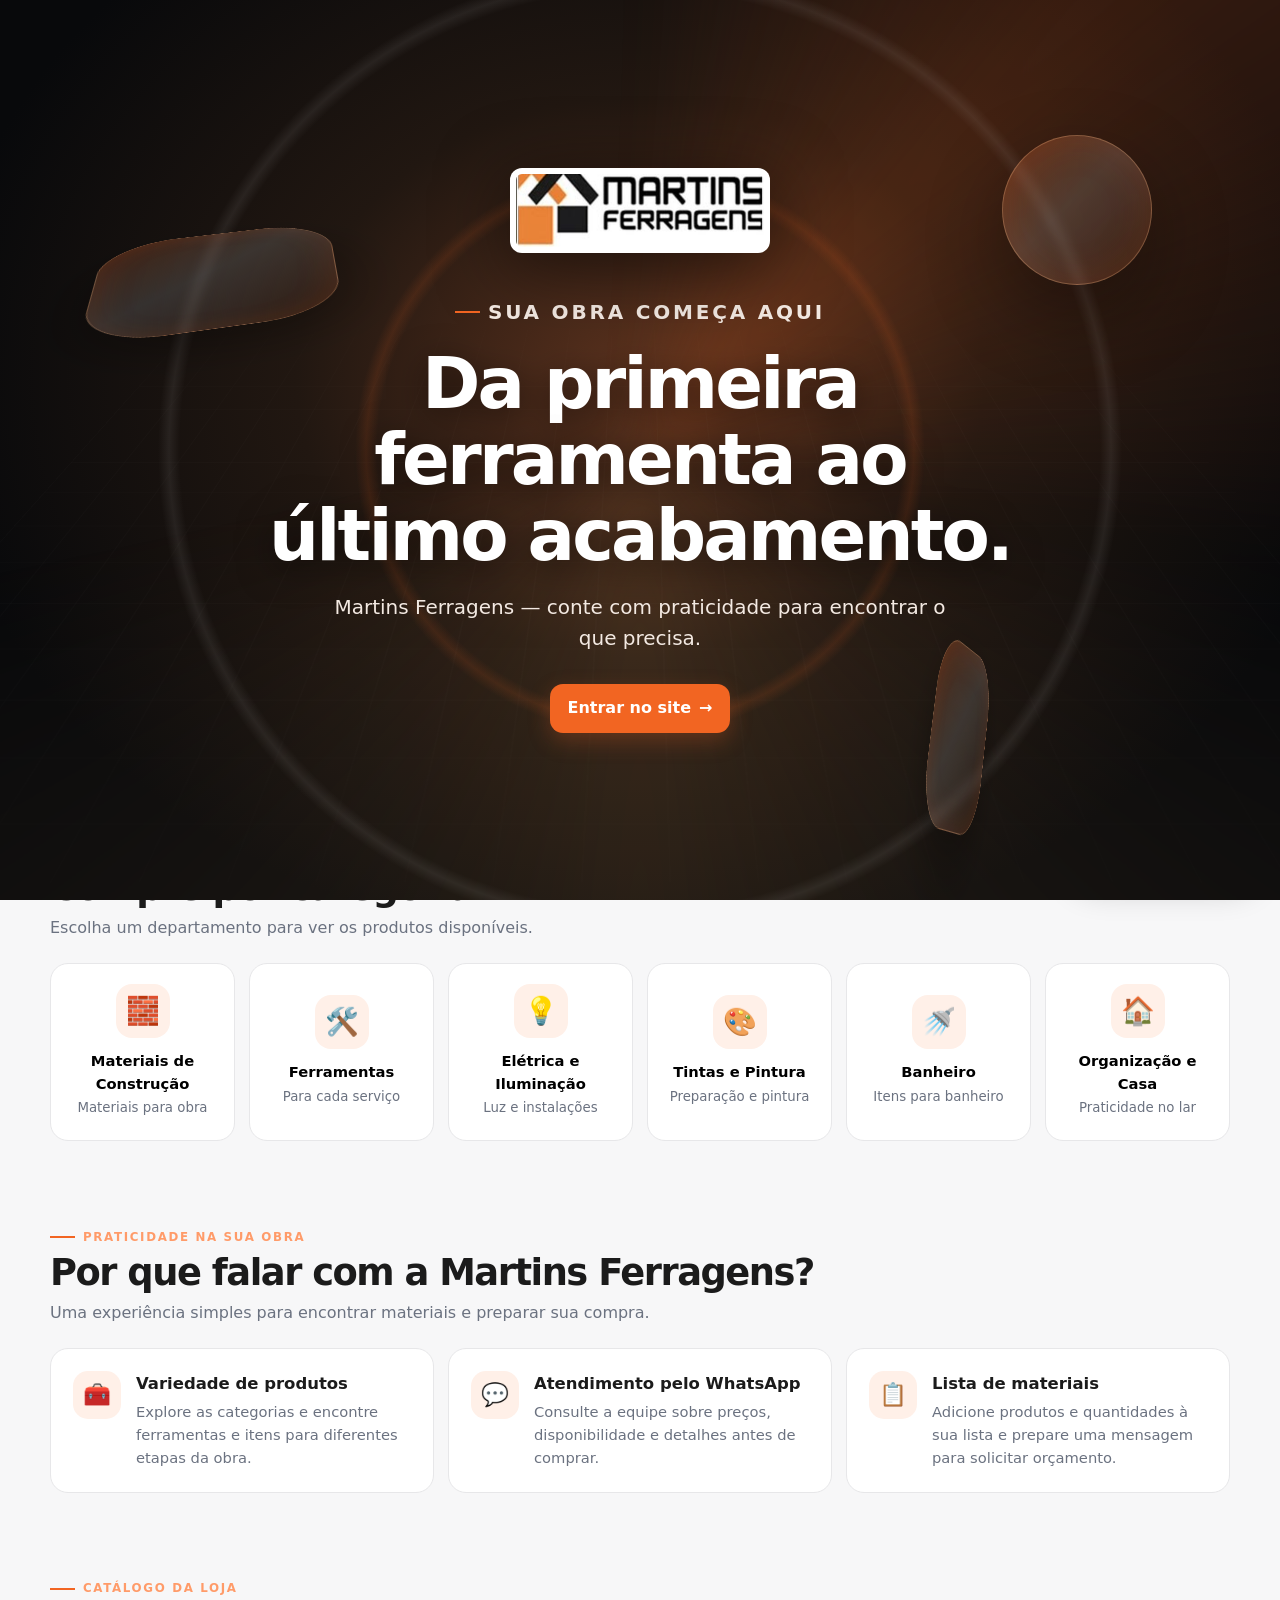
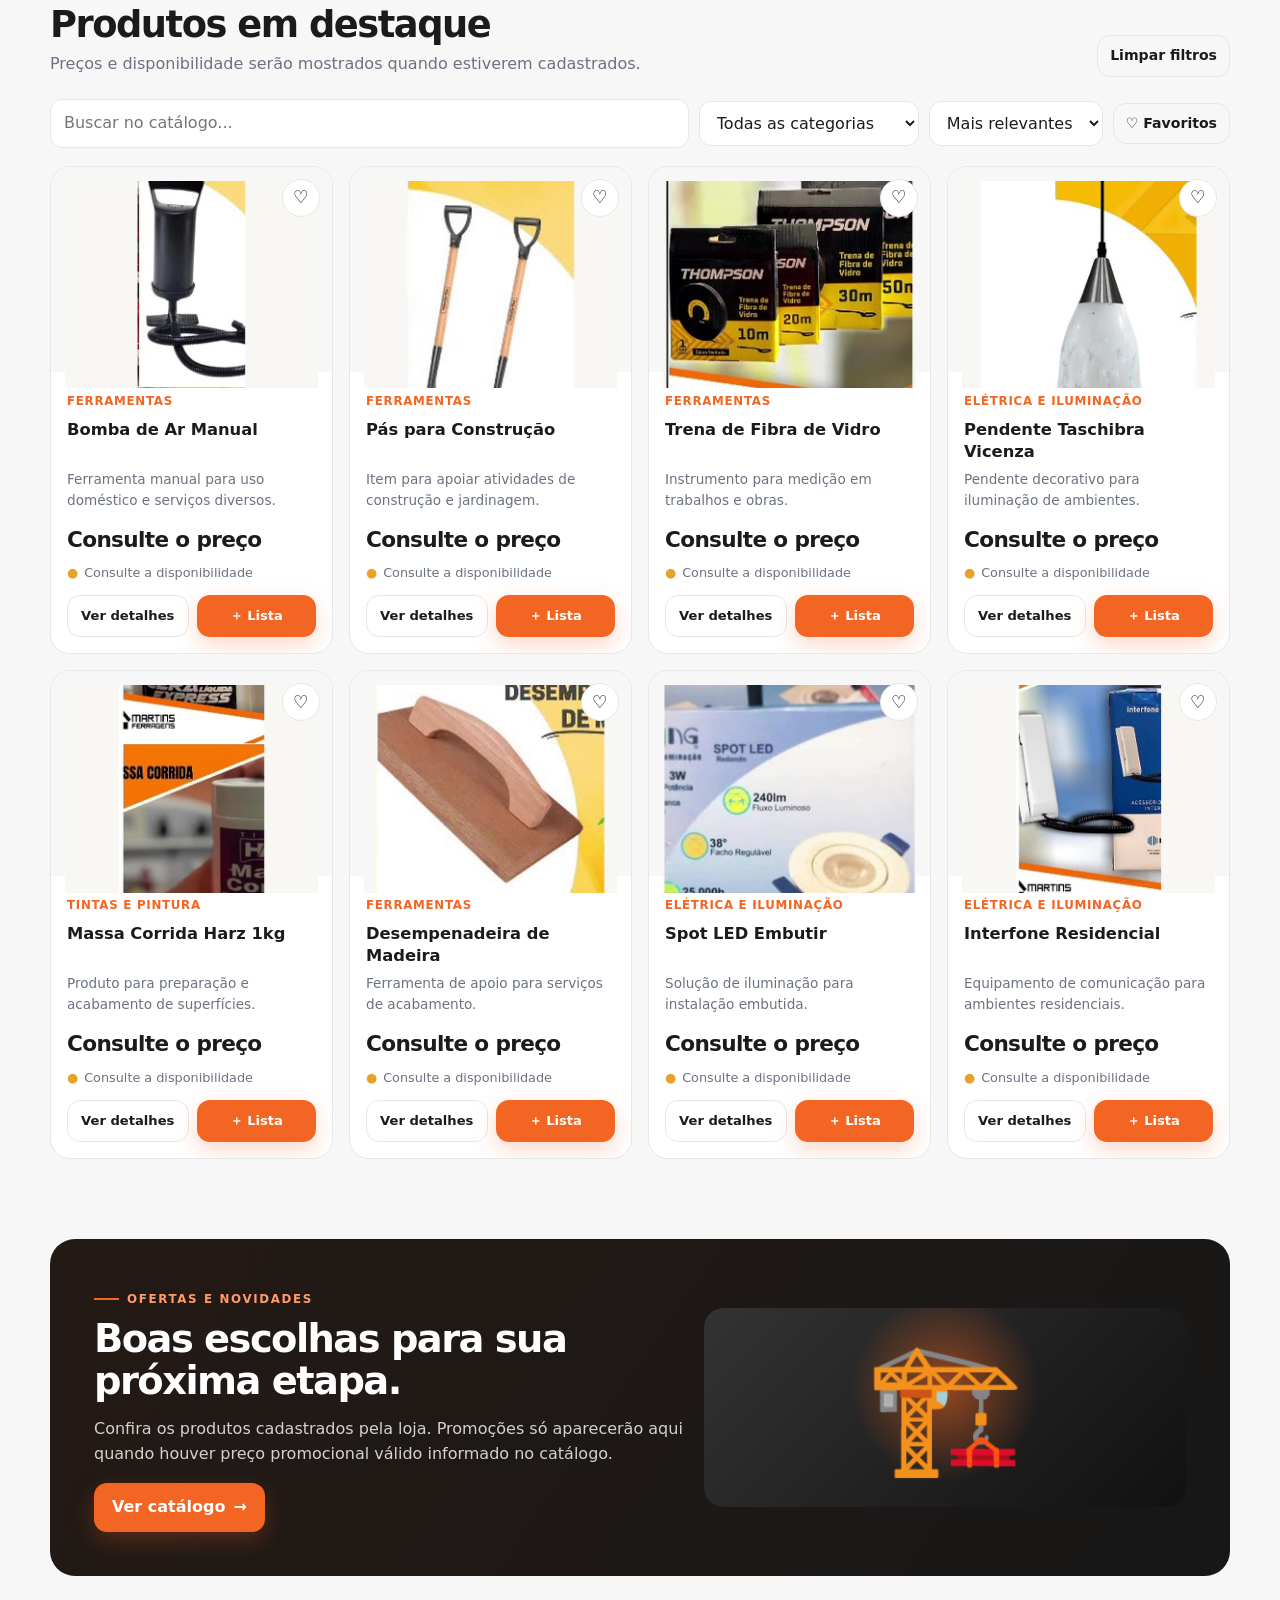
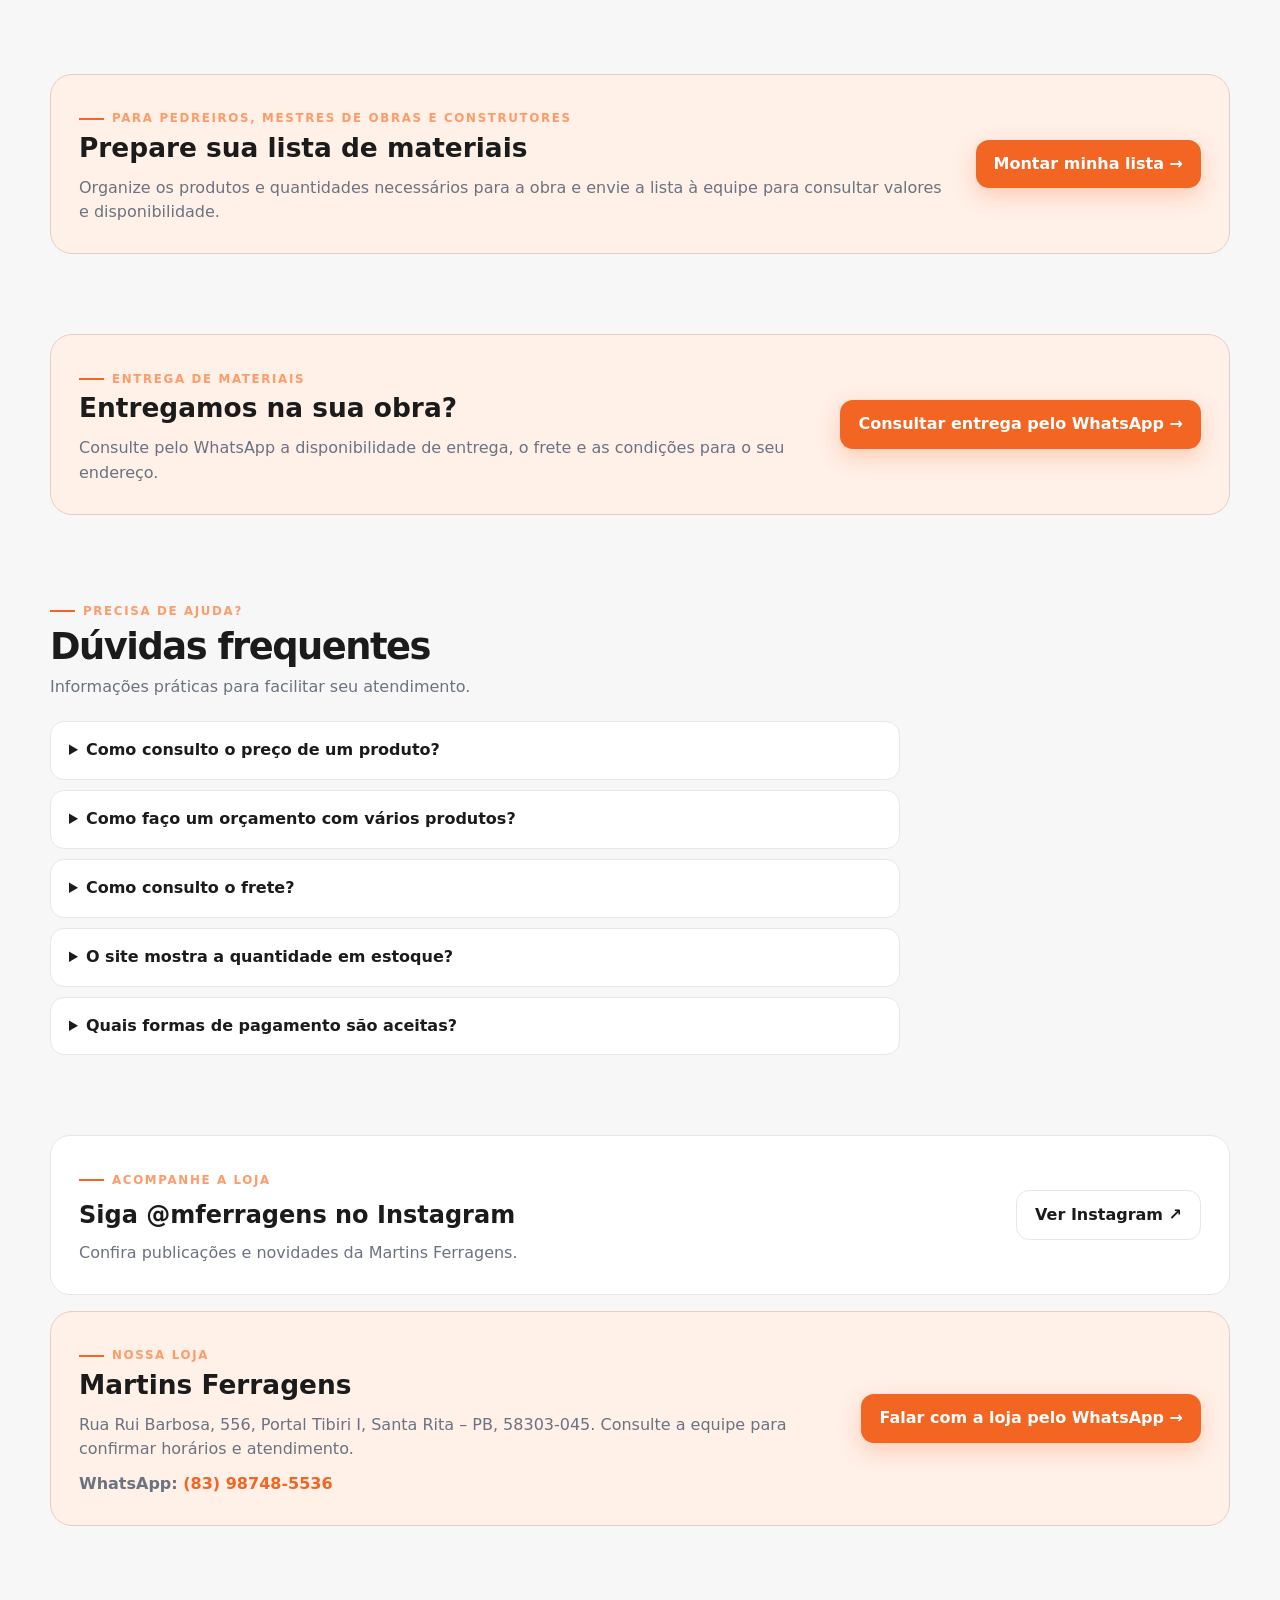
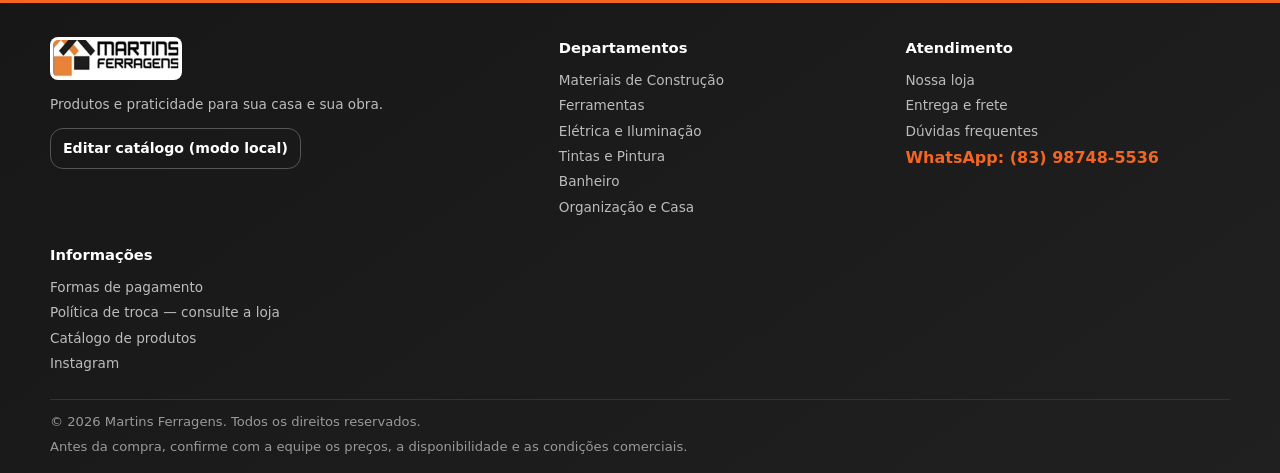
==== index.html @ 94a727f6 "1.0 primeira versão" ====
<!DOCTYPE html>
<html lang="pt-BR">
<head>
<meta charset="UTF-8"><meta name="viewport" content="width=device-width, initial-scale=1.0">
<meta name="theme-color" content="#f26522"><meta name="description" content="Encontre produtos para sua casa e sua obra na Martins Ferragens. Consulte preços, monte sua lista de materiais e fale com a loja pelo WhatsApp.">
<title>Martins Ferragens | Tudo para sua casa e sua obra</title>
<link rel="manifest" href="manifest.webmanifest">
<link rel="icon" type="image/png" sizes="192x192" href="icons/icon-192.png">
<style>
:root{--brand:#f26522;--brand2:#d94e10;--ink:#1b1b1b;--muted:#6b7280;--bg:#f7f7f8;--surface:#fff;--line:#e7e7e9;--soft:#fff0e8;--shadow:0 16px 45px rgba(23,23,23,.09);--radius:20px;color-scheme:light}
[data-theme="dark"]{--ink:#f5f5f5;--muted:#b5b5b5;--bg:#111214;--surface:#1b1c1f;--line:#303237;--soft:#352219;--shadow:0 16px 45px rgba(0,0,0,.28);color-scheme:dark}
*{box-sizing:border-box}html{scroll-behavior:smooth;scroll-padding-top:110px}body{margin:0;background:var(--bg);color:var(--ink);font-family:Inter,ui-sans-serif,system-ui,-apple-system,BlinkMacSystemFont,"Segoe UI",sans-serif;line-height:1.55}button,input,select,textarea{font:inherit}button,a{ -webkit-tap-highlight-color:transparent}a{color:inherit;text-decoration:none}button{cursor:pointer}img{display:block;max-width:100%}.container{width:min(1180px,calc(100% - 36px));margin-inline:auto}.topbar{background:#1a1a1a;color:#fff;font-size:.82rem;padding:8px 12px;text-align:center}.topbar strong{color:#ff8b50}.header{position:sticky;top:0;z-index:30;background:color-mix(in srgb,var(--surface) 94%,transparent);backdrop-filter:blur(18px);border-bottom:1px solid var(--line)}.headrow{min-height:84px;display:flex;align-items:center;gap:20px}.logo{width:174px;max-height:65px;object-fit:contain;background:#fff;border-radius:8px;padding:2px}.search{flex:1;display:flex;align-items:center;background:var(--bg);border:1px solid var(--line);border-radius:14px;overflow:hidden;min-width:120px}.search input{border:0;background:transparent;color:var(--ink);padding:13px 14px;width:100%;outline:0}.search button{border:0;background:var(--brand);color:#fff;padding:13px 17px}.head-actions{display:flex;gap:8px;align-items:center}.iconbtn,.navtoggle{background:var(--surface);color:var(--ink);border:1px solid var(--line);border-radius:12px;padding:10px 12px;position:relative}.count{position:absolute;right:-6px;top:-7px;background:var(--brand);color:white;border-radius:99px;font-size:11px;min-width:19px;height:19px;display:grid;place-items:center}.navrow{border-top:1px solid var(--line)}.navlinks{display:flex;gap:8px;align-items:center;overflow:auto;padding:10px 0;white-space:nowrap}.navlinks a{font-size:.9rem;color:var(--muted);padding:7px 12px;border-radius:10px}.navlinks a:hover{color:var(--brand);background:var(--soft)}.mobile-menu{display:none;padding:0 0 12px}.mobile-menu.open{display:grid;gap:5px}.mobile-menu a{padding:10px 12px;border-radius:10px;background:var(--bg)}.hero{padding:44px 0 24px}.hero-box{position:relative;overflow:hidden;border-radius:30px;min-height:420px;background:linear-gradient(105deg,rgba(18,18,18,.95),rgba(24,24,24,.78) 54%,rgba(24,24,24,.22)),url('[data-uri]') center/cover;display:flex;align-items:center;color:#fff;box-shadow:var(--shadow)}.hero-box:after{content:"";position:absolute;inset:auto -8% -55% 45%;height:90%;border-radius:50%;border:1px solid rgba(255,255,255,.15);box-shadow:0 0 0 35px rgba(255,255,255,.035),0 0 0 70px rgba(255,255,255,.025);pointer-events:none}.hero-content{position:relative;z-index:1;padding:clamp(28px,6vw,72px);max-width:690px}.eyebrow{display:inline-flex;align-items:center;gap:8px;text-transform:uppercase;letter-spacing:.14em;font-weight:800;font-size:.74rem;color:#ff9b69}.eyebrow:before{content:"";width:25px;height:2px;background:var(--brand)}h1{font-size:clamp(2.2rem,5vw,4.7rem);line-height:1.02;letter-spacing:-.055em;margin:16px 0 18px}h1 span{color:#ff874b}.hero p{max-width:510px;color:#e4e4e4;font-size:1.08rem}.actions{display:flex;flex-wrap:wrap;gap:12px;margin-top:26px}.btn{display:inline-flex;align-items:center;justify-content:center;gap:8px;border:0;border-radius:13px;padding:12px 18px;font-weight:750;transition:transform .2s,box-shadow .2s,background .2s}.btn:hover{transform:translateY(-2px)}.btn-primary{background:var(--brand);color:#fff;box-shadow:0 8px 22px rgba(242,101,34,.25)}.btn-primary:hover{background:var(--brand2)}.btn-light{background:#fff;color:#222}.btn-outline{background:transparent;border:1px solid var(--line);color:var(--ink)}.btn-small{padding:9px 12px;font-size:.88rem}.section{padding:40px 0}.section-head{display:flex;align-items:end;justify-content:space-between;gap:16px;margin-bottom:22px}.section-head h2{font-size:clamp(1.6rem,3vw,2.3rem);letter-spacing:-.04em;line-height:1.1;margin:7px 0}.section-head p{color:var(--muted);margin:6px 0 0}.textlink{color:var(--brand);font-weight:800}.categories{display:grid;grid-template-columns:repeat(6,1fr);gap:14px}.category{background:var(--surface);border:1px solid var(--line);border-radius:18px;padding:20px 14px;text-align:center;transition:.25s;min-width:0}.category:hover{transform:translateY(-5px);border-color:var(--brand);box-shadow:var(--shadow)}.category-icon{width:54px;height:54px;margin:0 auto 12px;border-radius:16px;background:var(--soft);display:grid;place-items:center;font-size:1.7rem}.category strong{display:block;font-size:.92rem}.category small{color:var(--muted)}.benefits{display:grid;grid-template-columns:repeat(3,1fr);gap:14px}.benefit{display:flex;gap:15px;padding:22px;border-radius:18px;background:var(--surface);border:1px solid var(--line)}.benefit .ico{flex:0 0 48px;width:48px;height:48px;display:grid;place-items:center;background:var(--soft);border-radius:15px;font-size:1.4rem}.benefit h3{margin:0 0 5px;font-size:1.03rem}.benefit p{margin:0;color:var(--muted);font-size:.92rem}.toolbar{display:flex;gap:10px;align-items:center;flex-wrap:wrap;margin-bottom:18px}.toolbar input,.toolbar select,.field{background:var(--surface);color:var(--ink);border:1px solid var(--line);border-radius:12px;padding:11px 13px}.toolbar input{flex:1;min-width:180px}.toolbar select{max-width:220px}.product-grid{display:grid;grid-template-columns:repeat(4,minmax(0,1fr));gap:16px}.product-card{background:var(--surface);border:1px solid var(--line);border-radius:20px;overflow:hidden;position:relative;transition:transform .22s,border-color .22s,box-shadow .22s}.product-card:hover{transform:translateY(-4px);border-color:rgba(242,101,34,.5);box-shadow:var(--shadow)}.product-image{height:205px;background:var(--bg);padding:14px;position:relative;display:grid;place-items:center}.product-image img{height:100%;width:100%;object-fit:contain;object-position:center;mix-blend-mode:normal;image-rendering:auto}.favorite{position:absolute;right:12px;top:12px;width:38px;height:38px;border-radius:50%;background:var(--surface);border:1px solid var(--line);font-size:1.1rem}.favorite.active{color:#e04455}.product-info{padding:16px}.product-category{font-size:.74rem;color:var(--brand);font-weight:800;text-transform:uppercase;letter-spacing:.06em}.product-info h3{font-size:1.02rem;line-height:1.35;margin:6px 0;min-height:2.7em}.product-desc{color:var(--muted);font-size:.85rem;min-height:2.7em;margin:0 0 12px}.price{font-size:1.35rem;font-weight:900;letter-spacing:-.03em}.old-price{text-decoration:line-through;color:var(--muted);font-size:.86rem;margin-right:6px}.availability{font-size:.8rem;color:var(--muted);margin:7px 0 12px}.availability:before{content:"●";color:#22a06b;margin-right:6px}.availability.ask:before{color:#e7a22a}.product-buttons{display:flex;gap:8px}.product-buttons .btn{flex:1;padding:10px 8px;font-size:.82rem}.empty{padding:34px 20px;text-align:center;background:var(--surface);border:1px dashed var(--line);border-radius:18px;color:var(--muted);grid-column:1/-1}.empty strong{display:block;color:var(--ink);font-size:1.1rem;margin-bottom:6px}.promo-band{display:grid;grid-template-columns:1.1fr .9fr;gap:20px;background:linear-gradient(125deg,#241a15,#171717);color:#fff;border-radius:25px;overflow:hidden;padding:clamp(24px,4vw,44px);align-items:center}.promo-band h2{font-size:clamp(1.7rem,3vw,2.8rem);line-height:1.08;letter-spacing:-.04em;margin:10px 0}.promo-band p{color:#d2d2d2}.promo-art{min-height:180px;border-radius:20px;background:radial-gradient(circle at 50% 40%,rgba(242,101,34,.55),transparent 35%),linear-gradient(135deg,#333,#111);display:grid;place-items:center;font-size:clamp(4rem,10vw,8rem)}.delivery{display:grid;grid-template-columns:1fr auto;gap:20px;align-items:center;background:var(--soft);border:1px solid color-mix(in srgb,var(--brand) 20%,var(--line));padding:28px;border-radius:22px}.delivery h2{margin:0 0 7px;font-size:1.65rem}.delivery p{margin:0;color:var(--muted)}.faq{display:grid;gap:10px;max-width:850px}.faq details{background:var(--surface);border:1px solid var(--line);border-radius:14px;padding:16px 18px}.faq summary{font-weight:800;cursor:pointer}.faq details p{color:var(--muted);margin-bottom:0}.instagram{padding:28px;border-radius:20px;background:var(--surface);border:1px solid var(--line);display:flex;align-items:center;justify-content:space-between;gap:18px}.footer{background:#171717;color:#f7f7f7;margin-top:50px;padding:44px 0 20px}.footer-grid{display:grid;grid-template-columns:1.3fr 1fr 1fr 1fr;gap:28px}.footer p,.footer a{color:#bcbcbc;font-size:.91rem}.footer a{display:block;margin:8px 0}.footer h3{font-size:1rem}.footer-logo{width:150px;background:#fff;border-radius:8px;padding:3px}.copyright{border-top:1px solid #333;margin-top:30px;padding-top:18px;color:#999;font-size:.82rem}.wa-float{position:fixed;right:22px;bottom:22px;z-index:29;border:0;border-radius:99px;background:#16864b;color:white;padding:14px 18px;box-shadow:0 10px 28px #0003;font-weight:800;display:flex;align-items:center;gap:9px}.wa-float:hover{box-shadow:0 12px 30px #16864b55}.toast{position:fixed;left:50%;bottom:24px;transform:translate(-50%,20px);opacity:0;pointer-events:none;background:#202124;color:#fff;padding:12px 17px;border-radius:12px;z-index:100;transition:.25s;max-width:calc(100% - 32px);text-align:center}.toast.show{opacity:1;transform:translate(-50%,0)}.overlay{position:fixed;inset:0;background:rgba(0,0,0,.58);z-index:60;display:none;align-items:center;justify-content:center;padding:18px}.overlay.open{display:flex}.modal{background:var(--surface);color:var(--ink);border-radius:22px;max-width:760px;width:100%;max-height:90vh;overflow:auto;box-shadow:0 30px 100px #0005}.modal-head{display:flex;align-items:center;justify-content:space-between;padding:18px 22px;border-bottom:1px solid var(--line);position:sticky;top:0;background:var(--surface);z-index:2}.modal-head h2{font-size:1.25rem;margin:0}.close{border:1px solid var(--line);background:var(--bg);color:var(--ink);border-radius:10px;padding:6px 11px;font-size:1.2rem}.modal-body{padding:22px}.detail-grid{display:grid;grid-template-columns:1fr 1fr;gap:24px}.detail-grid img{width:100%;height:280px;object-fit:contain;background:var(--bg);border-radius:16px}.list-row{display:grid;grid-template-columns:1fr auto auto;gap:10px;align-items:center;border-bottom:1px solid var(--line);padding:12px 0}.qty{display:flex;align-items:center;gap:8px}.qty button{border:1px solid var(--line);background:var(--bg);color:var(--ink);border-radius:8px;width:30px;height:30px}.qty input{width:55px;text-align:center;background:var(--surface);color:var(--ink);border:1px solid var(--line);border-radius:8px;padding:5px}.admin-list{display:grid;gap:12px}.admin-item{display:grid;grid-template-columns:1fr 125px 180px;gap:12px;align-items:center;padding:12px;border:1px solid var(--line);border-radius:12px}.admin-item small{display:block;color:var(--muted)}.admin-item input,.admin-item select{width:100%;min-width:0;padding:9px;border-radius:9px;border:1px solid var(--line);background:var(--bg);color:var(--ink)}.note{background:var(--soft);border-radius:12px;padding:12px 14px;color:var(--muted);font-size:.88rem}.intro{position:fixed;inset:0;z-index:200;background:radial-gradient(circle at 70% 40%,#4b2b1b,#171717 50%,#080808);color:white;display:flex;align-items:center;justify-content:center;text-align:center;padding:24px;transition:opacity .5s,visibility .5s}.intro.hide{opacity:0;visibility:hidden;pointer-events:none}.intro-inner{max-width:600px;animation:rise .8s both}.intro img{width:min(260px,65vw);max-height:150px;object-fit:contain;background:white;border-radius:12px;padding:6px;margin:0 auto 26px}.intro h2{font-size:clamp(1.6rem,5vw,3rem);margin:0;letter-spacing:-.04em}.intro p{color:#ddd}.intro .btn{margin-top:12px}.reveal{animation:rise .7s both}@keyframes rise{from{opacity:0;transform:translateY(14px)}to{opacity:1;transform:translateY(0)}}@media(max-width:980px){.categories{grid-template-columns:repeat(3,1fr)}.product-grid{grid-template-columns:repeat(3,minmax(0,1fr))}.footer-grid{grid-template-columns:repeat(2,1fr)}.headrow{gap:12px}.logo{width:140px}.hero-box{min-height:380px}}
@media(max-width:700px){.container{width:min(100% - 24px,1180px)}.topbar{font-size:.75rem}.headrow{min-height:72px;flex-wrap:wrap;padding:10px 0}.logo{width:125px;max-height:48px}.search{order:3;flex-basis:100%;min-width:100%}.head-actions{margin-left:auto}.head-actions .label{display:none}.navrow{display:none}.hero{padding-top:20px}.hero-box{min-height:430px;border-radius:22px;background-position:60% center}.hero-content{padding:27px 23px}.hero p{font-size:1rem}.section{padding:28px 0}.section-head{align-items:start}.section-head p{font-size:.9rem}.categories{grid-template-columns:repeat(2,1fr);gap:10px}.category{padding:16px 8px}.product-grid{grid-template-columns:repeat(2,minmax(0,1fr));gap:10px}.product-image{height:155px;padding:10px}.product-info{padding:12px}.product-info h3{font-size:.92rem;min-height:2.5em}.product-desc{font-size:.8rem;min-height:0}.product-buttons{flex-direction:column}.product-buttons .btn{width:100%}.benefits{grid-template-columns:1fr}.promo-band{grid-template-columns:1fr}.promo-art{min-height:125px}.delivery{grid-template-columns:1fr}.delivery .btn{width:100%}.instagram{align-items:start;flex-direction:column}.footer-grid{grid-template-columns:1fr 1fr;gap:18px}.footer-grid>div:first-child{grid-column:1/-1}.wa-float{right:12px;bottom:12px;padding:13px 15px}.detail-grid{grid-template-columns:1fr}.detail-grid img{height:220px}.admin-item{grid-template-columns:1fr 1fr}.admin-item>div:first-child{grid-column:1/-1}.list-row{grid-template-columns:1fr auto}.list-row .qty{grid-column:1/-1;justify-content:flex-start}.toolbar select{max-width:none;flex:1}.toolbar input{flex-basis:100%}}
@media(max-width:380px){.head-actions{gap:4px}.iconbtn{padding:9px}.product-grid{gap:8px}.product-info{padding:10px}.product-image{height:135px}.footer-grid{grid-template-columns:1fr}.footer-grid>div:first-child{grid-column:auto}}
@media(prefers-reduced-motion:reduce){*,*:before,*:after{scroll-behavior:auto!important;animation-duration:.01ms!important;animation-iteration-count:1!important;transition-duration:.01ms!important}.hero-box:after{display:none}}

/* Melhorias Martins Ferragens: abertura cinematográfica, WhatsApp e rodapé */
.intro{background:radial-gradient(ellipse at 50% 42%,#5b321e 0%,#211711 38%,#08090b 78%);overflow:hidden;isolation:isolate}
.intro:before,.intro:after{content:"";position:absolute;inset:-20%;pointer-events:none;z-index:-1}
.intro:before{background:conic-gradient(from 0deg at 50% 50%,transparent 0deg,rgba(242,101,34,.2) 45deg,transparent 100deg,rgba(255,183,105,.12) 180deg,transparent 260deg);filter:blur(25px);animation:introGlow 12s linear infinite}
.intro:after{background:radial-gradient(circle at 50% 50%,transparent 0 24%,rgba(242,101,34,.12) 25%,transparent 26% 42%,rgba(255,255,255,.07) 43%,transparent 44%);animation:introPulse 5s ease-in-out infinite}
.intro-inner{position:relative;z-index:2;max-width:760px;animation:introRise 1.1s cubic-bezier(.2,.7,.2,1) both}
.intro img{filter:drop-shadow(0 12px 35px #0008);animation:logoFloat 4s ease-in-out infinite}
.intro h2{font-size:clamp(2rem,6vw,4.4rem);text-shadow:0 8px 35px #0008;line-height:1.08}
.intro p{font-size:clamp(1rem,2.1vw,1.25rem);max-width:650px;margin:18px auto;color:#f3e9e2}
.intro .intro-scene{position:absolute;inset:0;overflow:hidden;perspective:1000px;pointer-events:none;z-index:0}
.intro .intro-orb{position:absolute;width:clamp(100px,18vw,230px);aspect-ratio:1;border-radius:32%;border:1px solid #ffb27b55;background:linear-gradient(135deg,#f2652233,#fff2 45%,#f2652211);box-shadow:inset 0 0 40px #f2652222,0 30px 80px #0005;backdrop-filter:blur(3px);transform-style:preserve-3d;animation:orbFloat 8s ease-in-out infinite}
.intro .orb-a{left:8%;top:18%;transform:rotateX(55deg) rotateZ(-18deg);animation-delay:-2s}
.intro .orb-b{right:10%;top:15%;width:clamp(70px,12vw,150px);border-radius:50%;animation-delay:-4s}
.intro .orb-c{right:18%;bottom:8%;width:clamp(90px,15vw,180px);transform:rotateY(55deg) rotateZ(22deg);animation-delay:-1s}
.intro .intro-grid{position:absolute;inset:0;background-image:linear-gradient(#ffffff0a 1px,transparent 1px),linear-gradient(90deg,#ffffff0a 1px,transparent 1px);background-size:60px 60px;mask-image:linear-gradient(transparent,black 30%,black 70%,transparent);transform:rotateX(58deg) scale(1.5);transform-origin:center bottom;opacity:.28;animation:gridDrift 18s linear infinite}
.intro .intro-kicker{display:inline-flex;align-items:center;gap:9px;color:#ff9a5f;font-size:.82rem;font-weight:800;letter-spacing:.16em;text-transform:uppercase;margin-bottom:12px}
.intro .intro-kicker:before{content:"";width:28px;height:2px;background:#f26522;box-shadow:0 0 14px #f26522}
.intro .intro-subtitle{font-size:clamp(.92rem,1.8vw,1.1rem);color:#f4d9c8;margin:12px auto 20px}
.intro .intro-progress{height:3px;width:min(280px,70vw);margin:24px auto 0;background:#ffffff22;border-radius:10px;overflow:hidden}
.intro .intro-progress span{display:block;height:100%;width:0;background:linear-gradient(90deg,#f26522,#ffc18e);box-shadow:0 0 14px #f26522;animation:introProgress 8.5s linear forwards}
.wa-float{display:flex;align-items:center;gap:10px;background:#25d366!important;color:#073b20!important;border:1px solid #ffffff55!important;padding:13px 17px!important;box-shadow:0 12px 32px #0003,0 0 0 5px #25d36622!important;transition:transform .2s,box-shadow .2s}
.wa-float:hover{transform:translateY(-4px) scale(1.03);box-shadow:0 16px 36px #0004,0 0 0 8px #25d36622!important}
.wa-float svg{width:25px;height:25px;flex:none}.wa-float .label{font-weight:750}
.footer{padding:34px 0 16px;margin-top:34px;background:linear-gradient(145deg,#171717,#202020);border-top:3px solid var(--brand)}
.footer-grid{grid-template-columns:1.5fr 1fr 1fr;gap:22px}.footer h3{margin:0 0 10px;color:#fff;font-size:.92rem}.footer p,.footer a{font-size:.85rem;line-height:1.5}.footer a{margin:5px 0}.footer-logo{width:132px;margin-bottom:10px}.copyright{margin-top:20px;padding-top:12px}
@keyframes introGlow{to{transform:rotate(360deg)}}@keyframes introPulse{0%,100%{transform:scale(.92);opacity:.55}50%{transform:scale(1.12);opacity:1}}@keyframes introRise{from{opacity:0;transform:translateY(35px) scale(.97)}to{opacity:1;transform:translateY(0) scale(1)}}@keyframes logoFloat{0%,100%{transform:translateY(0)}50%{transform:translateY(-8px)}}@keyframes orbFloat{0%,100%{translate:0 0;rotate:0deg}50%{translate:0 -22px;rotate:8deg}}@keyframes gridDrift{to{background-position:0 60px,60px 0}}@keyframes introProgress{to{width:100%}}
@media(max-width:700px){.footer-grid{grid-template-columns:1fr 1fr}.footer-grid>div:first-child{grid-column:1/-1}.intro .orb-a{left:-18%;top:14%}.intro .orb-b{right:-12%;top:12%}.intro .orb-c{right:-5%;bottom:5%}.intro h2{font-size:clamp(2rem,9vw,3.1rem)}}
@media(prefers-reduced-motion:reduce){.intro:before,.intro:after,.intro-inner,.intro img,.intro .intro-orb,.intro .intro-grid,.intro .intro-progress span{animation:none!important}.intro .intro-progress span{width:100%}}


/* Melhorias Martins Ferragens: carrinho lateral, formulário e estados acessíveis */
.cart-overlay{justify-content:flex-end;padding:0;}
.cart-drawer{width:min(560px,100%);height:100%;height:100dvh;background:var(--surface);color:var(--ink);display:flex;flex-direction:column;box-shadow:-24px 0 70px rgba(0,0,0,.24);transform:translateX(20px);animation:cartIn .24s ease-out forwards;overflow:hidden;border-left:1px solid var(--line)}
@keyframes cartIn{to{transform:translateX(0)}}
.cart-drawer .modal-head{padding:22px 22px 16px;border-bottom:1px solid var(--line);flex-shrink:0}
.cart-drawer .modal-head h2{margin:4px 0 0;font-size:1.35rem}
.cart-drawer .modal-body{overflow:auto;flex:1;padding:18px 22px}
.cart-foot{padding:14px 22px 20px;border-top:1px solid var(--line);background:var(--surface);flex-shrink:0}
.cart-foot p{font-size:.8rem;color:var(--muted);margin:0 0 12px}
.cart-foot .btn{width:100%}
.quote-form{border:1px solid var(--line);background:var(--bg);border-radius:16px;padding:16px;margin:18px 0}
.quote-form h3{margin:0 0 12px;font-size:1rem}
.quote-fields{display:grid;grid-template-columns:1fr 1fr;gap:12px}
.quote-fields label{font-size:.83rem;font-weight:700;display:flex;flex-direction:column;gap:5px;min-width:0}
.quote-fields input,.quote-fields select,.quote-fields textarea{width:100%;min-width:0;padding:11px 12px;border:1px solid var(--line);border-radius:10px;background:var(--surface);color:var(--ink);font:inherit;font-size:.92rem}
.quote-fields input:focus,.quote-fields select:focus,.quote-fields textarea:focus{outline:3px solid rgba(242,101,34,.25);border-color:var(--brand)}
.quote-address,.quote-notes{grid-column:1/-1}
.cart-actions{display:grid;grid-template-columns:1fr;gap:9px}
.product-card{transition:transform .22s ease,box-shadow .22s ease}
.product-card:hover{transform:translateY(-3px);box-shadow:var(--shadow)}
.product-image img{background:var(--soft);object-fit:contain;object-position:center;mix-blend-mode:normal;image-rendering:auto}
button:focus-visible,a:focus-visible{outline:3px solid var(--brand);outline-offset:3px}
@media(max-width:520px){.cart-drawer .modal-head{padding:16px}.cart-drawer .modal-body{padding:14px}.cart-foot{padding:12px 14px 16px}.quote-fields{grid-template-columns:1fr}.quote-address,.quote-notes{grid-column:auto}.cart-drawer .list-row{gap:8px}.cart-drawer .qty input{width:48px}}
@media(prefers-reduced-motion:reduce){.cart-drawer{animation:none;transform:none}.product-card{transition:none}.product-card:hover{transform:none}}

</style>
</head>
<body>
<div class="intro" id="intro" aria-label="Abertura cinematográfica Martins Ferragens"><div class="intro-scene" aria-hidden="true"><div class="intro-grid"></div><div class="intro-orb orb-a"></div><div class="intro-orb orb-b"></div><div class="intro-orb orb-c"></div></div><div class="intro-inner"><img src="[data-uri]" alt="Martins Ferragens"><p class="eyebrow">Sua obra começa aqui</p><h2>Da primeira ferramenta ao último acabamento.</h2><p>Martins Ferragens — conte com praticidade para encontrar o que precisa.</p><button class="btn btn-primary" id="skipIntro">Entrar no site <span aria-hidden="true">→</span></button></div></div>
<div class="topbar"><strong>Martins Ferragens</strong> · Materiais, ferramentas e soluções para sua casa e sua obra · <strong>Santa Rita – PB</strong></div>
<header class="header"><div class="container"><div class="headrow"><a href="#inicio" aria-label="Martins Ferragens — início"><img class="logo" src="[data-uri]" alt="Martins Ferragens"></a><form class="search" id="searchForm" role="search"><input id="searchInput" type="search" placeholder="O que você procura? Ex.: ferramentas" aria-label="Pesquisar produtos"><button aria-label="Pesquisar" type="submit">⌕</button></form><div class="head-actions"><button class="iconbtn" id="themeToggle" aria-label="Alternar tema" title="Alternar tema">◐</button><button class="iconbtn" id="favoritesBtn" aria-label="Meus favoritos" title="Favoritos">♡<span class="count" id="favCount">0</span></button><button class="iconbtn" id="listBtn" aria-label="Minha lista de materiais" title="Lista de materiais">▤<span class="count" id="listCount">0</span></button><button class="iconbtn navtoggle" id="menuToggle" aria-label="Abrir menu" aria-expanded="false">☰</button></div></div><nav class="navrow"><div class="navlinks"><a href="#categorias">Departamentos</a><a href="#produtos">Produtos</a><a href="#ofertas">Ofertas</a><a href="#profissionais">Para profissionais</a><a href="#entrega">Entrega</a><a href="#faq">Dúvidas frequentes</a><a href="#contato">Nossa loja</a></div></nav><nav class="mobile-menu" id="mobileMenu"><a href="#categorias">Departamentos</a><a href="#produtos">Produtos</a><a href="#ofertas">Ofertas</a><a href="#profissionais">Para profissionais</a><a href="#entrega">Entrega</a><a href="#faq">Dúvidas frequentes</a><a href="#contato">Nossa loja</a></nav></div></header>
<main id="inicio">
<section class="hero"><div class="container"><div class="hero-box"><div class="hero-content"><span class="eyebrow">Tudo para sua casa e sua obra</span><h1>Sua obra começa <span>aqui.</span></h1><p>Encontre ferramentas, materiais e soluções para construir, reformar e cuidar de cada detalhe. Pesquise o catálogo e consulte a equipe quando precisar.</p><div class="actions"><a class="btn btn-primary" href="#produtos">Explorar produtos <span>→</span></a><button class="btn btn-light" data-wa="orcamento">Pedir orçamento pelo WhatsApp</button></div></div></div></div></section>
<section class="section" id="categorias"><div class="container"><div class="section-head"><div><span class="eyebrow">Encontre mais rápido</span><h2>Compre por categoria</h2><p>Escolha um departamento para ver os produtos disponíveis.</p></div></div><div class="categories" id="categoryGrid"></div></div></section>
<section class="section" id="beneficios"><div class="container"><div class="section-head"><div><span class="eyebrow">Praticidade na sua obra</span><h2>Por que falar com a Martins Ferragens?</h2><p>Uma experiência simples para encontrar materiais e preparar sua compra.</p></div></div><div class="benefits"><article class="benefit"><div class="ico">🧰</div><div><h3>Variedade de produtos</h3><p>Explore as categorias e encontre ferramentas e itens para diferentes etapas da obra.</p></div></article><article class="benefit"><div class="ico">💬</div><div><h3>Atendimento pelo WhatsApp</h3><p>Consulte a equipe sobre preços, disponibilidade e detalhes antes de comprar.</p></div></article><article class="benefit"><div class="ico">📋</div><div><h3>Lista de materiais</h3><p>Adicione produtos e quantidades à sua lista e prepare uma mensagem para solicitar orçamento.</p></div></article></div></div></section>
<section class="section" id="produtos"><div class="container"><div class="section-head"><div><span class="eyebrow">Catálogo da loja</span><h2>Produtos em destaque</h2><p>Preços e disponibilidade serão mostrados quando estiverem cadastrados.</p></div><button class="btn btn-outline btn-small" id="clearFilters">Limpar filtros</button></div><div class="toolbar"><input type="search" id="catalogSearch" placeholder="Buscar no catálogo..." aria-label="Buscar no catálogo"><select id="categoryFilter" aria-label="Filtrar por categoria"><option value="">Todas as categorias</option></select><select id="sortFilter" aria-label="Ordenar produtos"><option value="relevance">Mais relevantes</option><option value="price-asc">Menor preço</option><option value="price-desc">Maior preço</option><option value="name">Nome A–Z</option></select><button class="btn btn-outline btn-small" id="showFavOnly">♡ Favoritos</button></div><div class="product-grid" id="productGrid" aria-live="polite"></div></div></section>
<section class="section" id="ofertas"><div class="container"><div class="promo-band"><div><span class="eyebrow">Ofertas e novidades</span><h2>Boas escolhas para sua próxima etapa.</h2><p>Confira os produtos cadastrados pela loja. Promoções só aparecerão aqui quando houver preço promocional válido informado no catálogo.</p><a href="#produtos" class="btn btn-primary">Ver catálogo <span>→</span></a></div><div class="promo-art" aria-hidden="true">🏗️</div></div><div id="promoGrid" class="product-grid" style="margin-top:18px"></div></div></section>
<section class="section" id="profissionais"><div class="container"><div class="delivery"><div><span class="eyebrow">Para pedreiros, mestres de obras e construtores</span><h2>Prepare sua lista de materiais</h2><p>Organize os produtos e quantidades necessários para a obra e envie a lista à equipe para consultar valores e disponibilidade.</p></div><button class="btn btn-primary" id="professionalListBtn">Montar minha lista →</button></div></div></section>
<section class="section" id="entrega"><div class="container"><div class="delivery"><div><span class="eyebrow">Entrega de materiais</span><h2>Entregamos na sua obra?</h2><p>Consulte pelo WhatsApp a disponibilidade de entrega, o frete e as condições para o seu endereço.</p></div><button class="btn btn-primary" data-wa="entrega">Consultar entrega pelo WhatsApp →</button></div></div></section>
<section class="section" id="faq"><div class="container"><div class="section-head"><div><span class="eyebrow">Precisa de ajuda?</span><h2>Dúvidas frequentes</h2><p>Informações práticas para facilitar seu atendimento.</p></div></div><div class="faq"><details><summary>Como consulto o preço de um produto?</summary><p>Quando o preço estiver cadastrado, ele aparecerá no catálogo. Para confirmar valores, condições e disponibilidade, fale com a equipe pelo WhatsApp.</p></details><details><summary>Como faço um orçamento com vários produtos?</summary><p>Adicione os produtos à sua lista, informe as quantidades e use o botão de envio pelo WhatsApp para preparar uma única mensagem.</p></details><details><summary>Como consulto o frete?</summary><p>Envie os materiais e o endereço de entrega pelo WhatsApp para consultar a disponibilidade e o valor do frete.</p></details><details><summary>O site mostra a quantidade em estoque?</summary><p>Não. A página pode indicar “Disponível” ou “Consulte a disponibilidade”, sem revelar quantidades de estoque.</p></details><details><summary>Quais formas de pagamento são aceitas?</summary><p>Confirme as formas de pagamento e as condições vigentes diretamente com a equipe da Martins Ferragens.</p></details></div></div></section>
<section class="section" id="contato"><div class="container"><div class="instagram"><div><span class="eyebrow">Acompanhe a loja</span><h2 style="margin:7px 0">Siga @mferragens no Instagram</h2><p style="color:var(--muted);margin:0">Confira publicações e novidades da Martins Ferragens.</p></div><a class="btn btn-outline" href="https://www.instagram.com/mferragens/" target="_blank" rel="noopener noreferrer">Ver Instagram ↗</a></div><div class="delivery" style="margin-top:16px"><div><span class="eyebrow">Nossa loja</span><h2>Martins Ferragens</h2><p>Rua Rui Barbosa, 556, Portal Tibiri I, Santa Rita – PB, 58303-045. Consulte a equipe para confirmar horários e atendimento.</p><p class="contact-whatsapp" style="margin-top:10px;font-weight:700">WhatsApp: <a href="https://wa.me/5583987485536?text=Ol%C3%A1%21%20Gostaria%20de%20falar%20com%20a%20Martins%20Ferragens." target="_blank" rel="noopener noreferrer" style="color:var(--brand);text-decoration:none" aria-label="Abrir WhatsApp da Martins Ferragens: (83) 98748-5536">(83) 98748-5536</a></p></div><button class="btn btn-primary" data-wa="contato">Falar com a loja pelo WhatsApp →</button></div></div></section>
</main>
<footer class="footer"><div class="container"><div class="footer-grid"><div><img class="footer-logo" src="[data-uri]" alt="Martins Ferragens"><p>Produtos e praticidade para sua casa e sua obra.</p><button class="btn btn-outline btn-small" id="adminBtn" style="color:#fff;border-color:#555">Editar catálogo (modo local)</button></div><div><h3>Departamentos</h3><a href="#categorias">Materiais de Construção</a><a href="#categorias">Ferramentas</a><a href="#categorias">Elétrica e Iluminação</a><a href="#categorias">Tintas e Pintura</a><a href="#categorias">Banheiro</a><a href="#categorias">Organização e Casa</a></div><div><h3>Atendimento</h3><a href="#contato">Nossa loja</a><a href="#entrega">Entrega e frete</a><a href="#faq">Dúvidas frequentes</a><button class="textlink" data-wa="contato" style="background:none;border:0;padding:0">WhatsApp: (83) 98748-5536</button></div><div><h3>Informações</h3><a href="#faq">Formas de pagamento</a><a href="#faq">Política de troca — consulte a loja</a><a href="#produtos">Catálogo de produtos</a><a href="#contato">Instagram</a></div></div><div class="copyright">© <span id="year"></span> Martins Ferragens. Todos os direitos reservados. <span style="display:block;margin-top:5px">Antes da compra, confirme com a equipe os preços, a disponibilidade e as condições comerciais.</span></div></div></footer>
<button class="wa-float" id="floatWa" aria-label="Falar com a Martins Ferragens pelo WhatsApp"><svg viewBox="0 0 32 32" aria-hidden="true" fill="currentColor"><path d="M16 3.2A12.4 12.4 0 0 0 5.35 21.6L3.7 28.1l6.65-1.72A12.4 12.4 0 1 0 16 3.2Zm0 22.55a10.1 10.1 0 0 1-5.15-1.4l-.37-.22-3.95 1.02 1.05-3.85-.24-.4A10.12 10.12 0 1 1 16 25.75Zm5.55-7.58c-.3-.15-1.78-.88-2.05-.98-.28-.1-.48-.15-.68.15-.3.3-.78.98-.95 1.18-.18.2-.35.22-.65.07-.3-.15-1.27-.47-2.42-1.5-.9-.8-1.5-1.78-1.68-2.08-.18-.3-.02-.46.13-.61.13-.15.3-.35.45-.53.15-.18.2-.3.3-.5.1-.2.05-.38-.03-.53-.08-.15-.68-1.63-.93-2.23-.25-.6-.5-.5-.68-.5h-.58c-.2 0-.53.08-.8.38-.28.3-1.05 1.03-1.05 2.5s1.08 2.9 1.23 3.1c.15.2 2.13 3.25 5.15 4.55.72.3 1.28.5 1.72.63.72.23 1.38.2 1.9.13.58-.08 1.78-.73 2.03-1.43.25-.7.25-1.3.18-1.43-.08-.12-.28-.2-.58-.35Z"/></svg><span class="label">Fale conosco</span></button><div class="toast" id="toast" role="status" aria-live="polite"></div>
<div class="overlay" id="productOverlay" role="dialog" aria-modal="true" aria-labelledby="productModalTitle"><div class="modal"><div class="modal-head"><h2 id="productModalTitle">Detalhes do produto</h2><button class="close" data-close="productOverlay" aria-label="Fechar">×</button></div><div class="modal-body" id="productModalBody"></div></div></div>
<div class="overlay cart-overlay" id="listOverlay" role="dialog" aria-modal="true" aria-labelledby="listTitle"><aside class="cart-drawer"><div class="modal-head"><div><span class="eyebrow">Seu orçamento</span><h2 id="listTitle">Carrinho de materiais</h2></div><button class="close" data-close="listOverlay" aria-label="Fechar carrinho">×</button></div><div class="modal-body" id="listBody"></div><div class="cart-foot"><p>Valores e disponibilidade serão confirmados pela equipe quando não estiverem cadastrados.</p><button class="btn btn-outline" data-close="listOverlay">Continuar comprando</button></div></aside></div>
<div class="overlay" id="favoritesOverlay" role="dialog" aria-modal="true" aria-labelledby="favoritesTitle"><div class="modal"><div class="modal-head"><h2 id="favoritesTitle">Meus favoritos</h2><button class="close" data-close="favoritesOverlay" aria-label="Fechar">×</button></div><div class="modal-body" id="favoritesBody"></div></div></div>
<div class="overlay" id="adminOverlay" role="dialog" aria-modal="true" aria-labelledby="adminTitle"><div class="modal"><div class="modal-head"><h2 id="adminTitle">Editar catálogo — demonstração local</h2><button class="close" data-close="adminOverlay" aria-label="Fechar">×</button></div><div class="modal-body"><p class="note"><strong>Importante:</strong> este editor salva somente neste navegador e não é um painel seguro de produção. Para publicar com vários administradores, login protegido, banco de dados e sincronização, é necessário desenvolver o backend.</p><p>Cadastre apenas preços reais e conferidos. Produtos sem preço permanecem visíveis com a indicação ‘Consulte o preço’.</p><div class="admin-list" id="adminList"></div><div class="actions"><button class="btn btn-primary" id="saveAdmin">Salvar neste dispositivo</button><button class="btn btn-outline" id="resetAdmin">Restaurar catálogo inicial</button></div></div></div></div>
<script>
const LOGO = '[data-uri]';
const INITIAL_PRODUCTS = [{"id":"bomba-ar","name":"Bomba de Ar Manual","category":"Ferramentas","brand":"","image":"[data-uri]","description":"Ferramenta manual para uso doméstico e serviços diversos.","price":null,"oldPrice":null,"availability":"consultar","featured":true,"new":false},{"id":"pas-construcao","name":"Pás para Construção","category":"Ferramentas","brand":"","image":"[data-uri]","description":"Item para apoiar atividades de construção e jardinagem.","price":null,"oldPrice":null,"availability":"consultar","featured":true,"new":false},{"id":"trena-fibra","name":"Trena de Fibra de Vidro","category":"Ferramentas","brand":"Thompson","image":"[data-uri]","description":"Instrumento para medição em trabalhos e obras.","price":null,"oldPrice":null,"availability":"consultar","featured":true,"new":false},{"id":"desempenadeira","name":"Desempenadeira de Madeira","category":"Ferramentas","brand":"","image":"[data-uri]","description":"Ferramenta de apoio para serviços de acabamento.","price":null,"oldPrice":null,"availability":"consultar","featured":false,"new":false},{"id":"pendente-vicenza","name":"Pendente Taschibra Vicenza","category":"Elétrica e Iluminação","brand":"Taschibra","image":"[data-uri]","description":"Pendente decorativo para iluminação de ambientes.","price":null,"oldPrice":null,"availability":"consultar","featured":true,"new":false},{"id":"spot-led","name":"Spot LED Embutir","category":"Elétrica e Iluminação","brand":"","image":"[data-uri]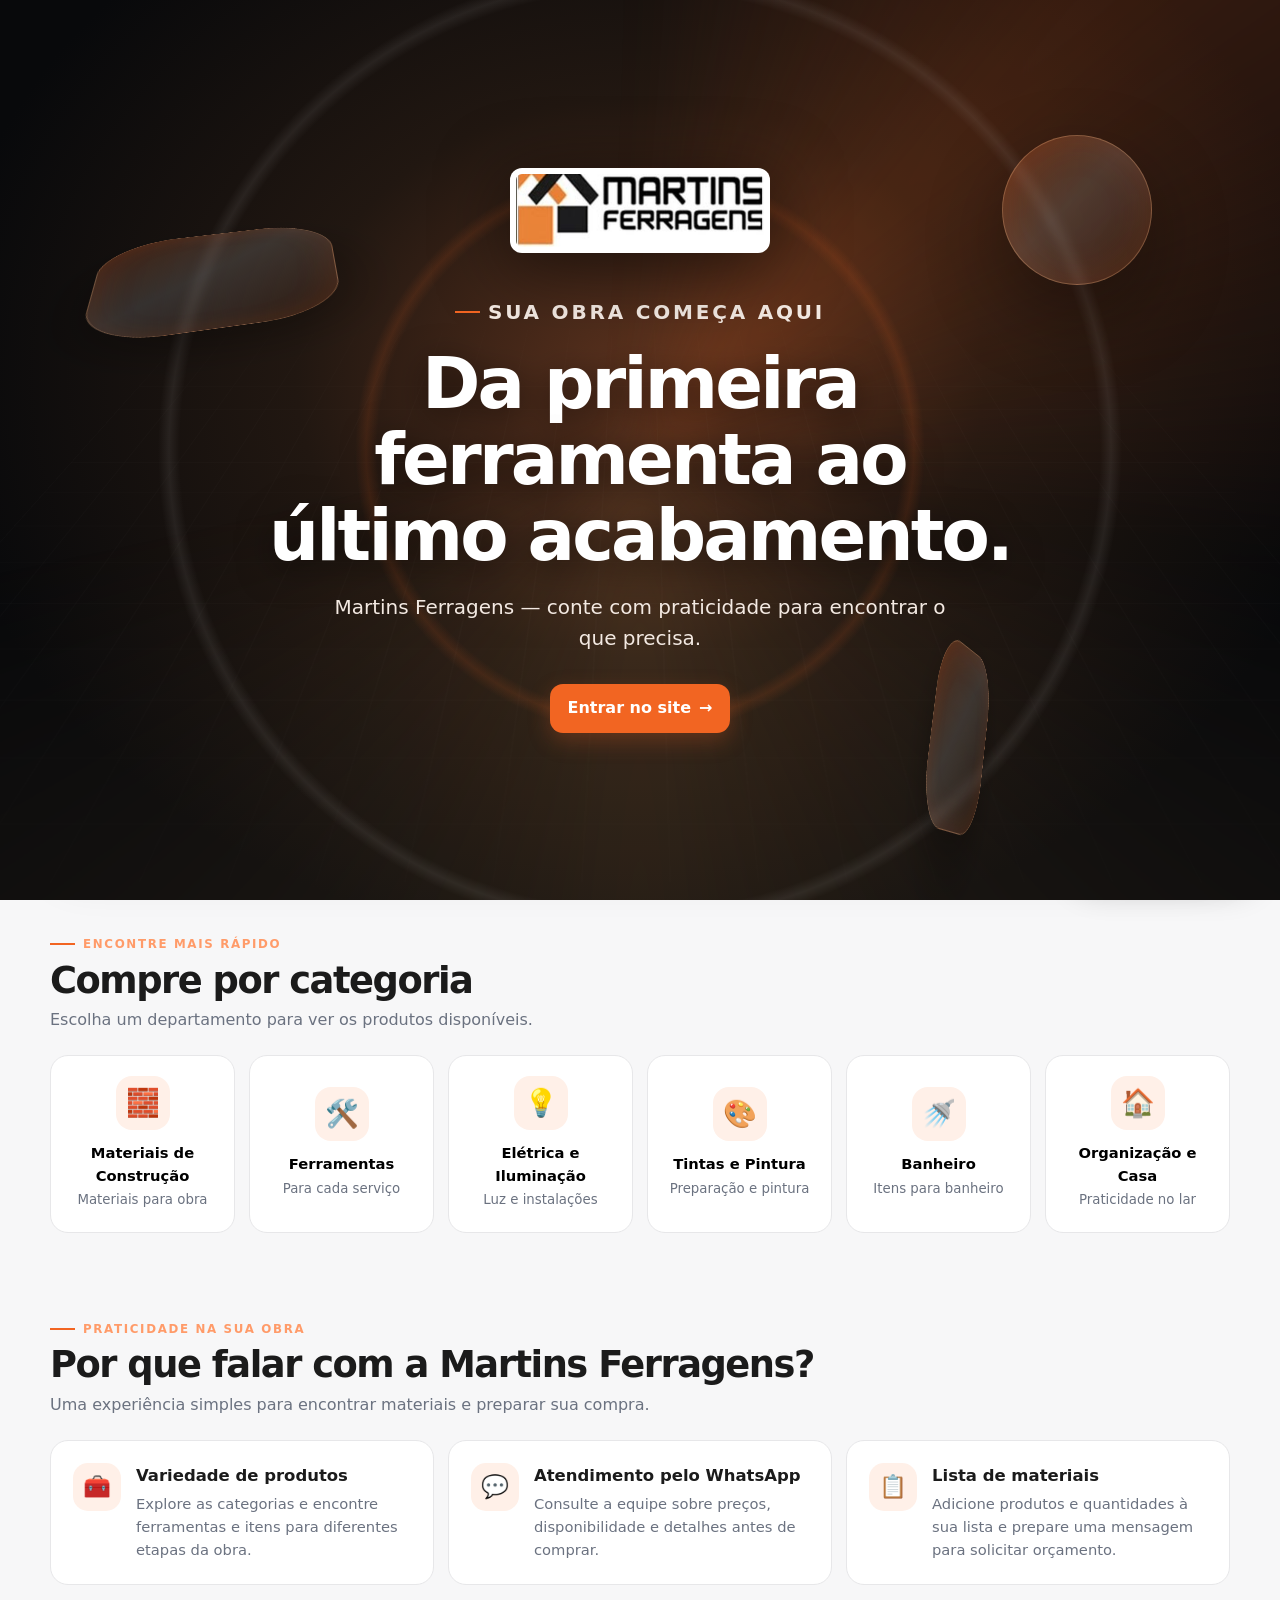
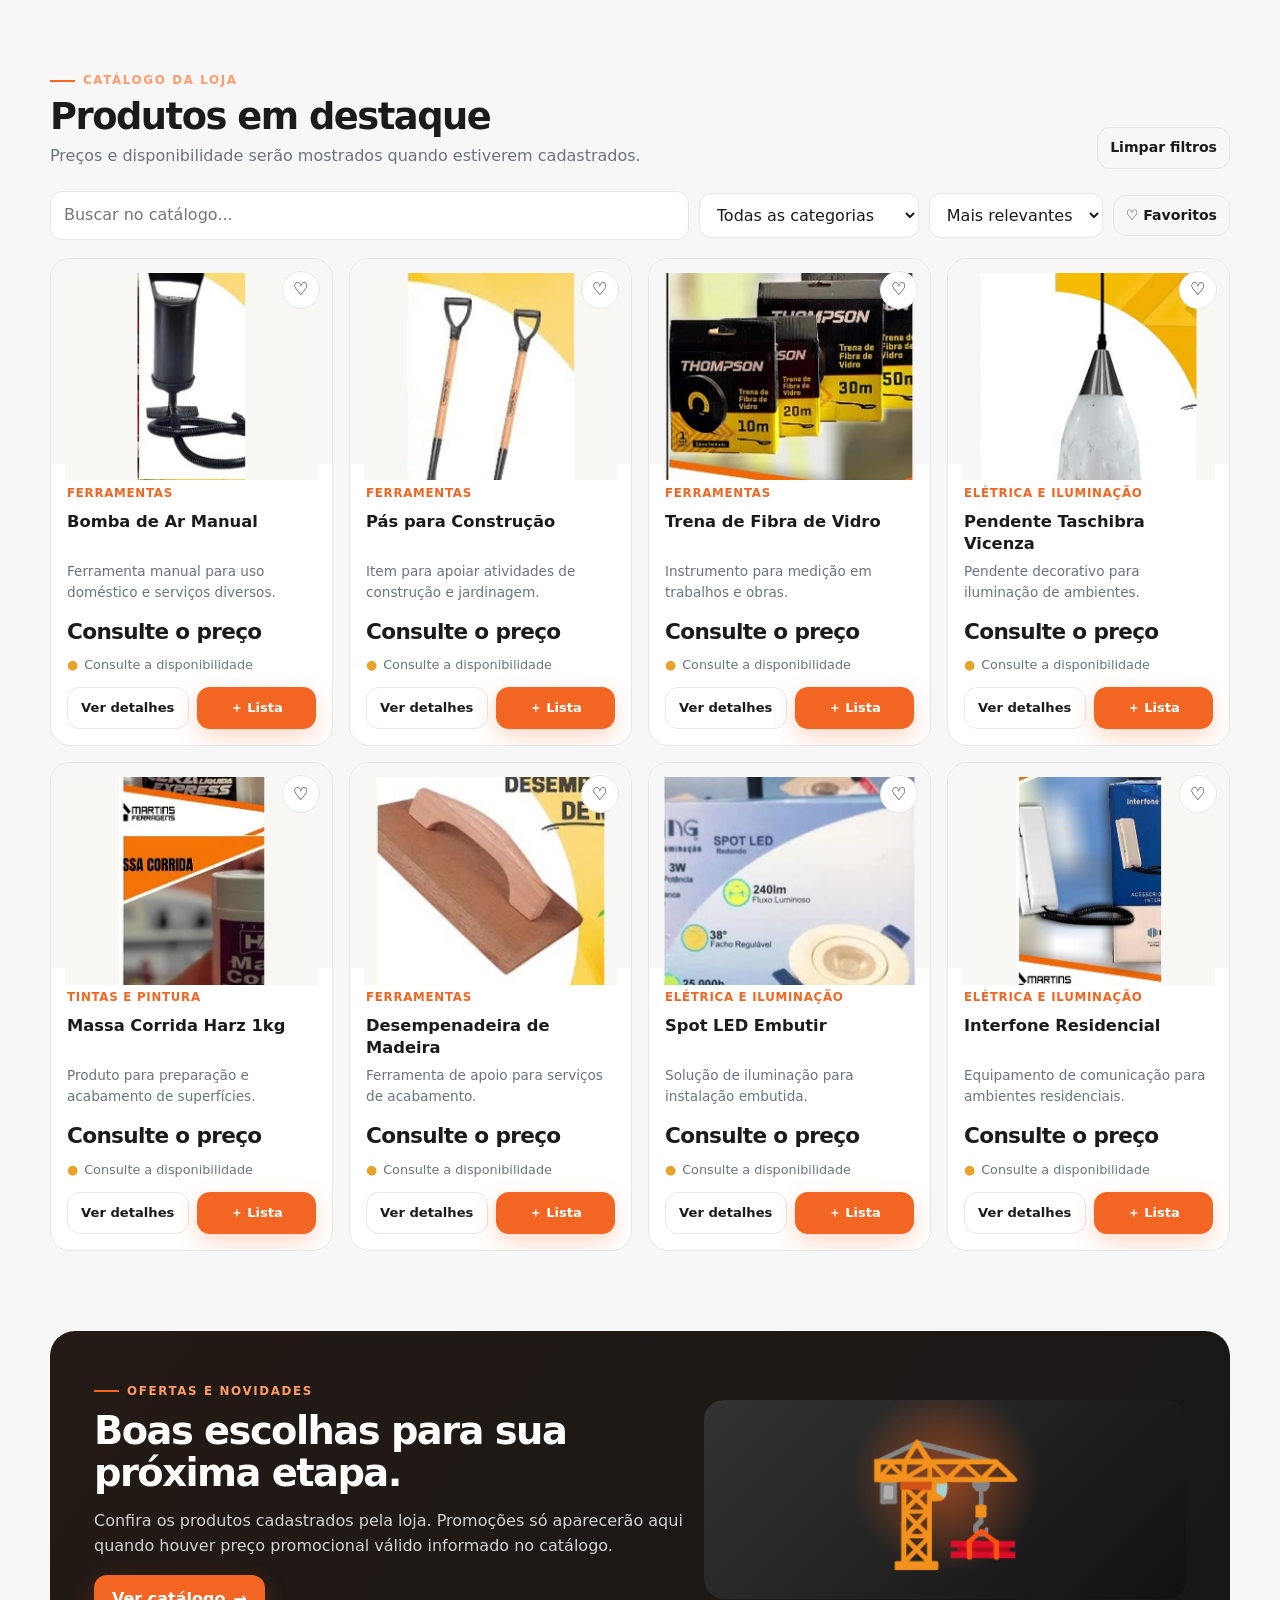
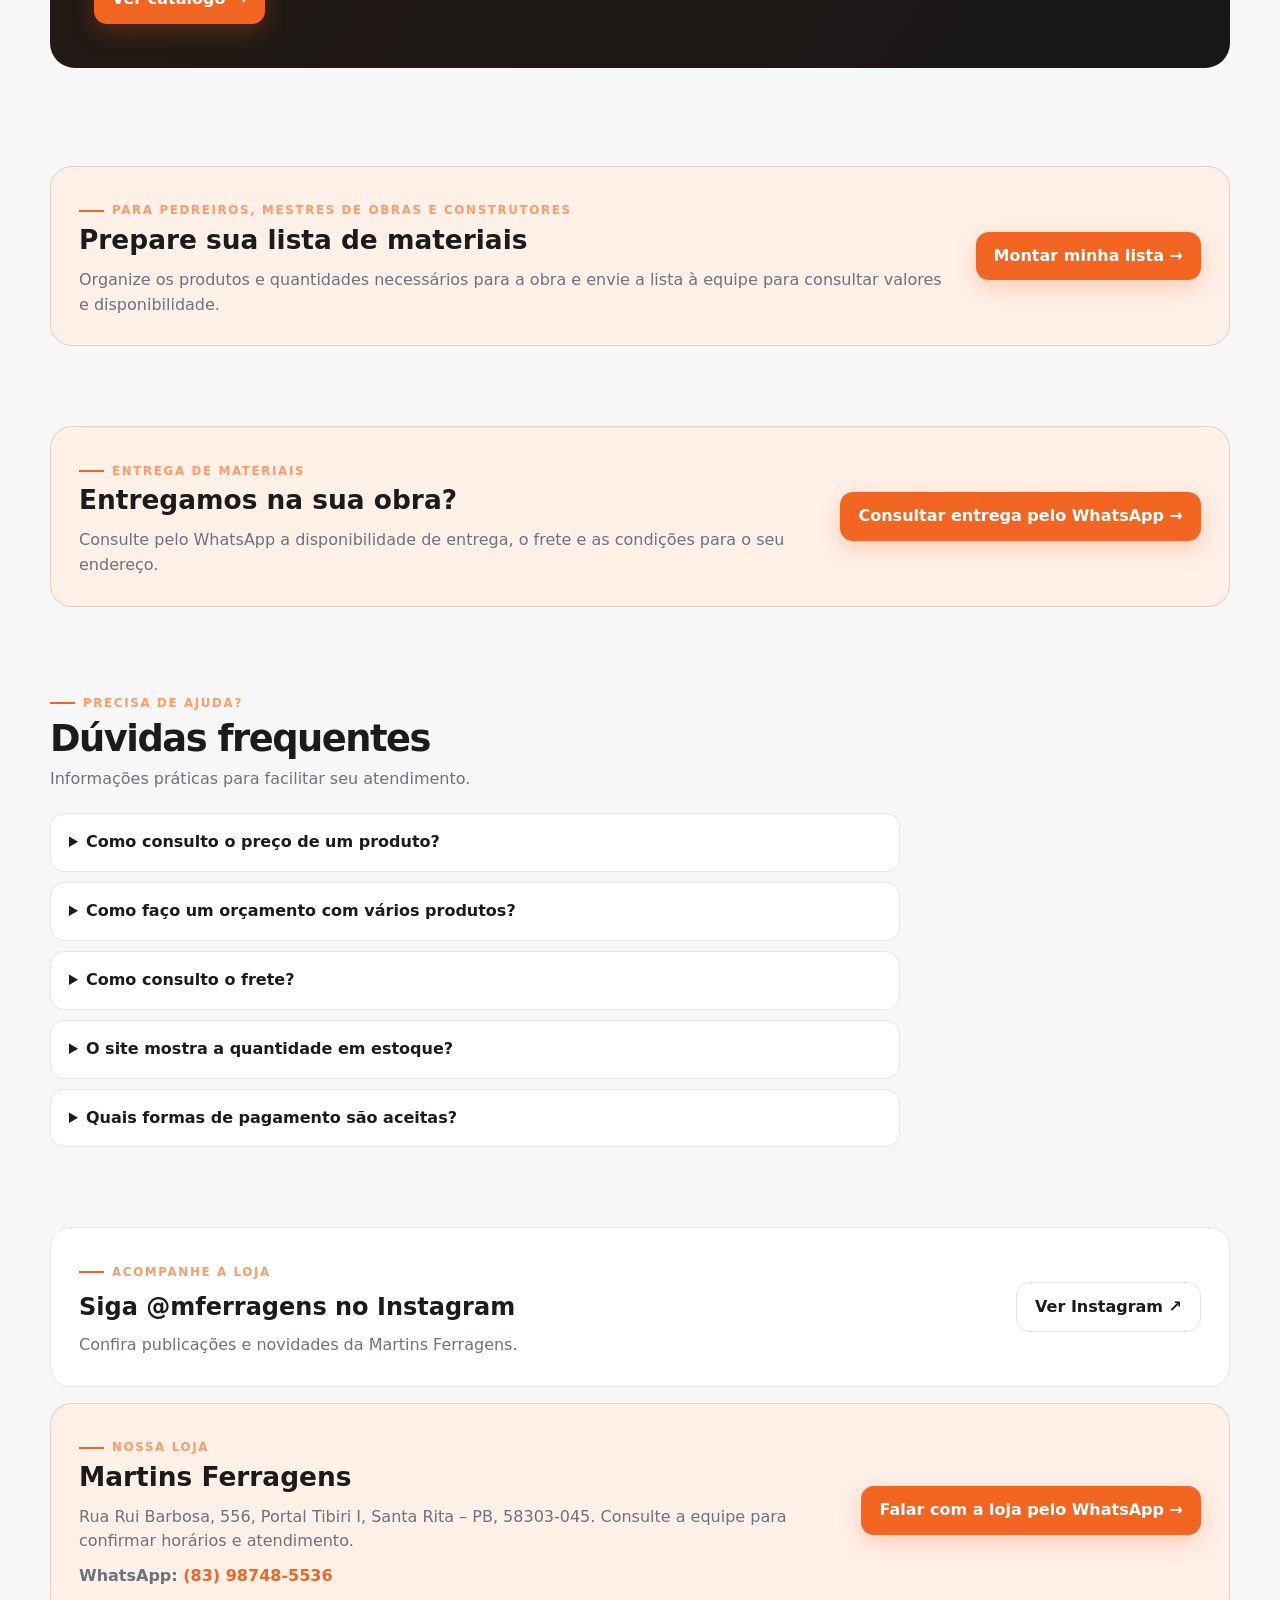
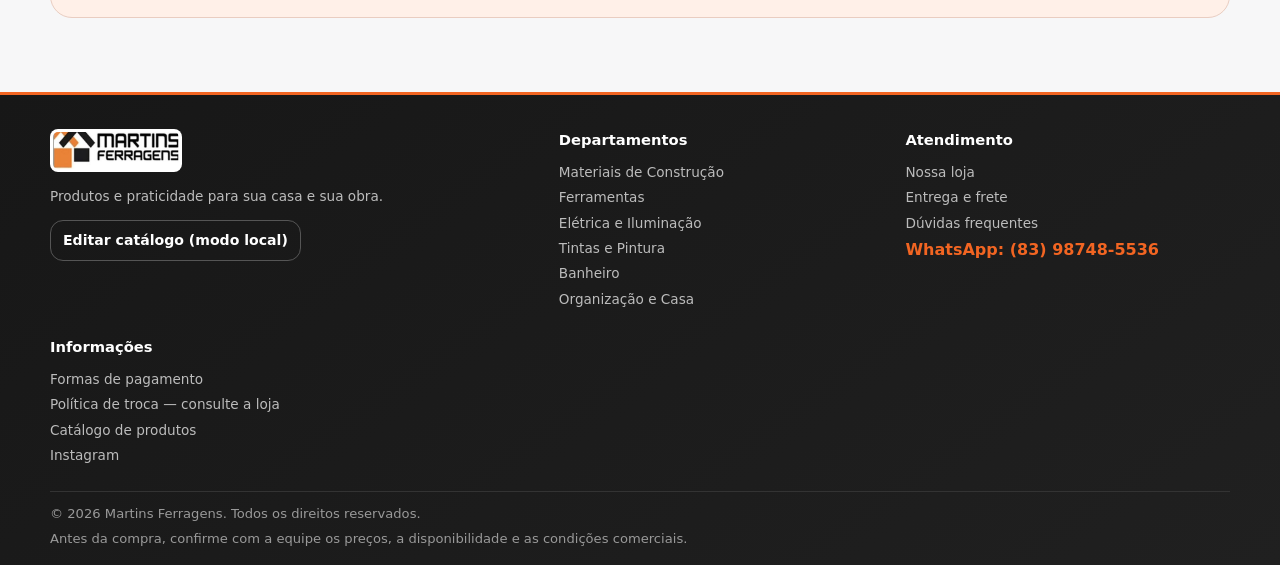
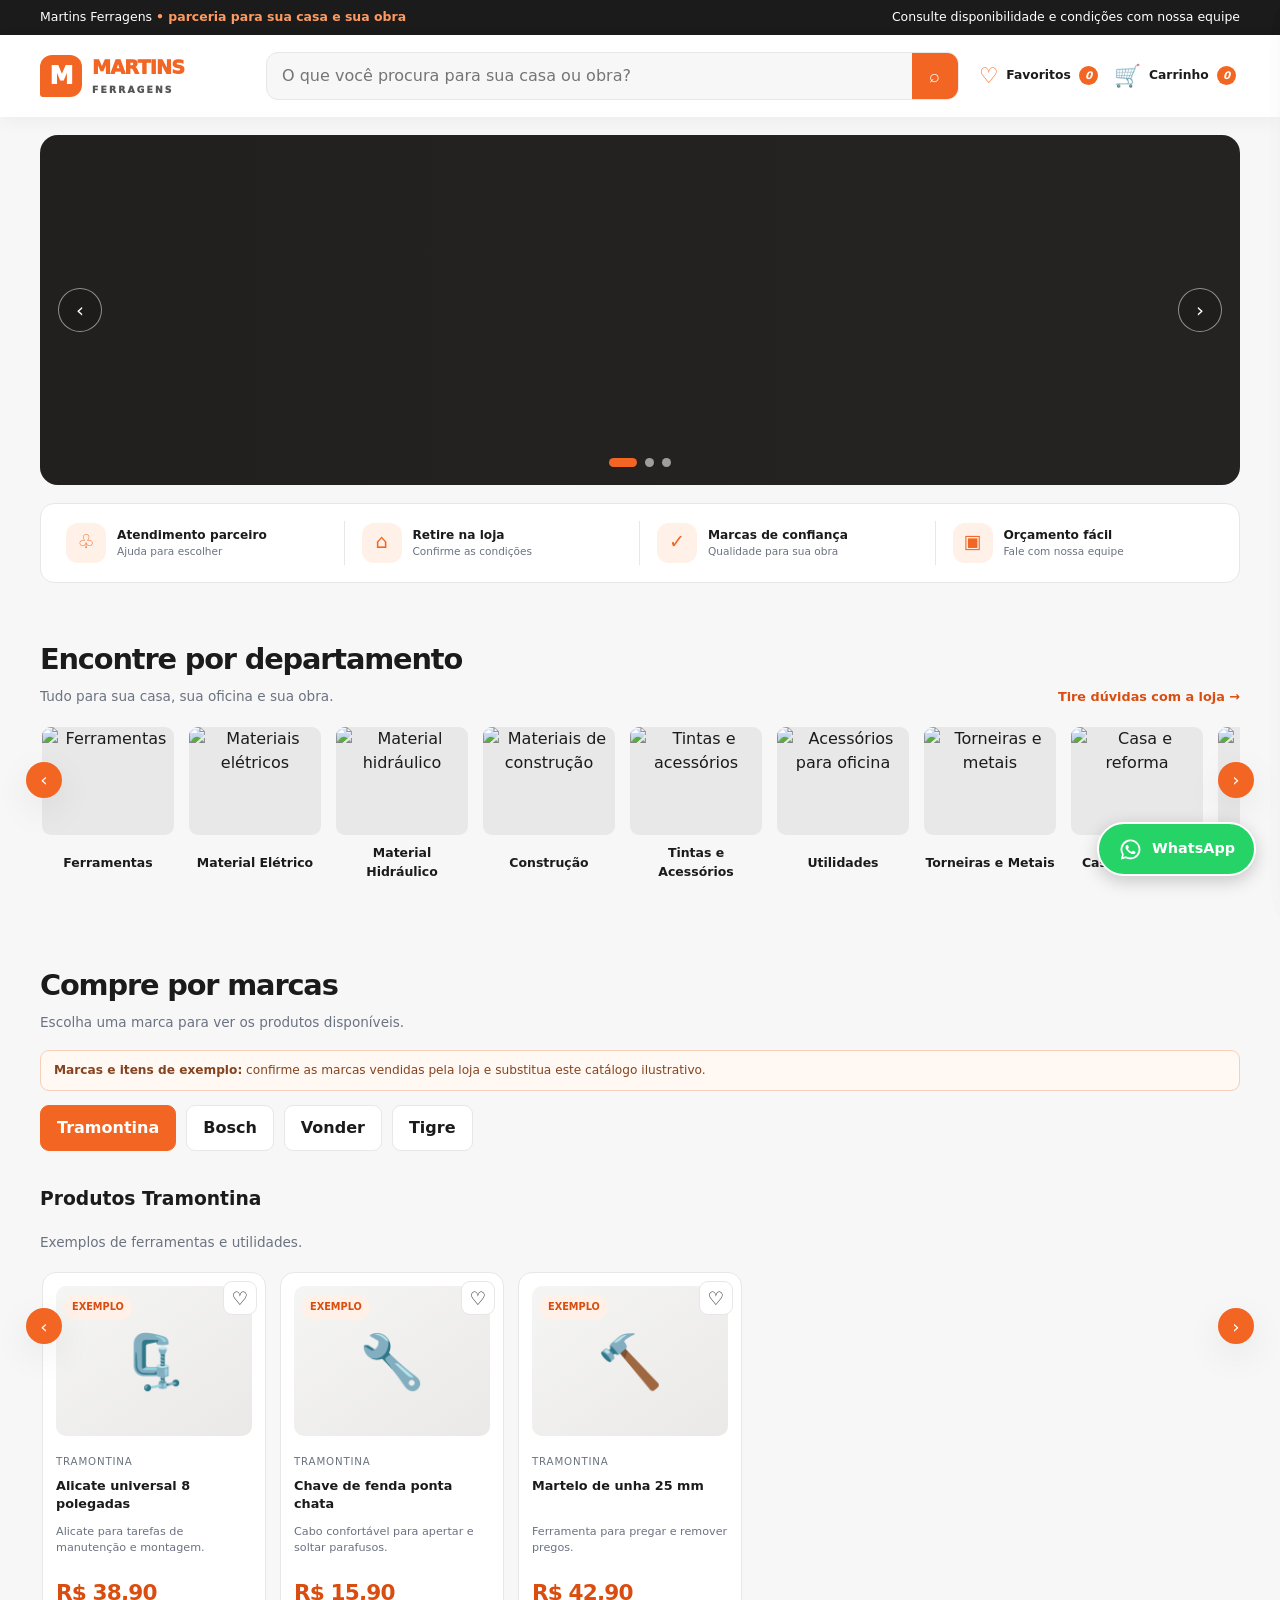
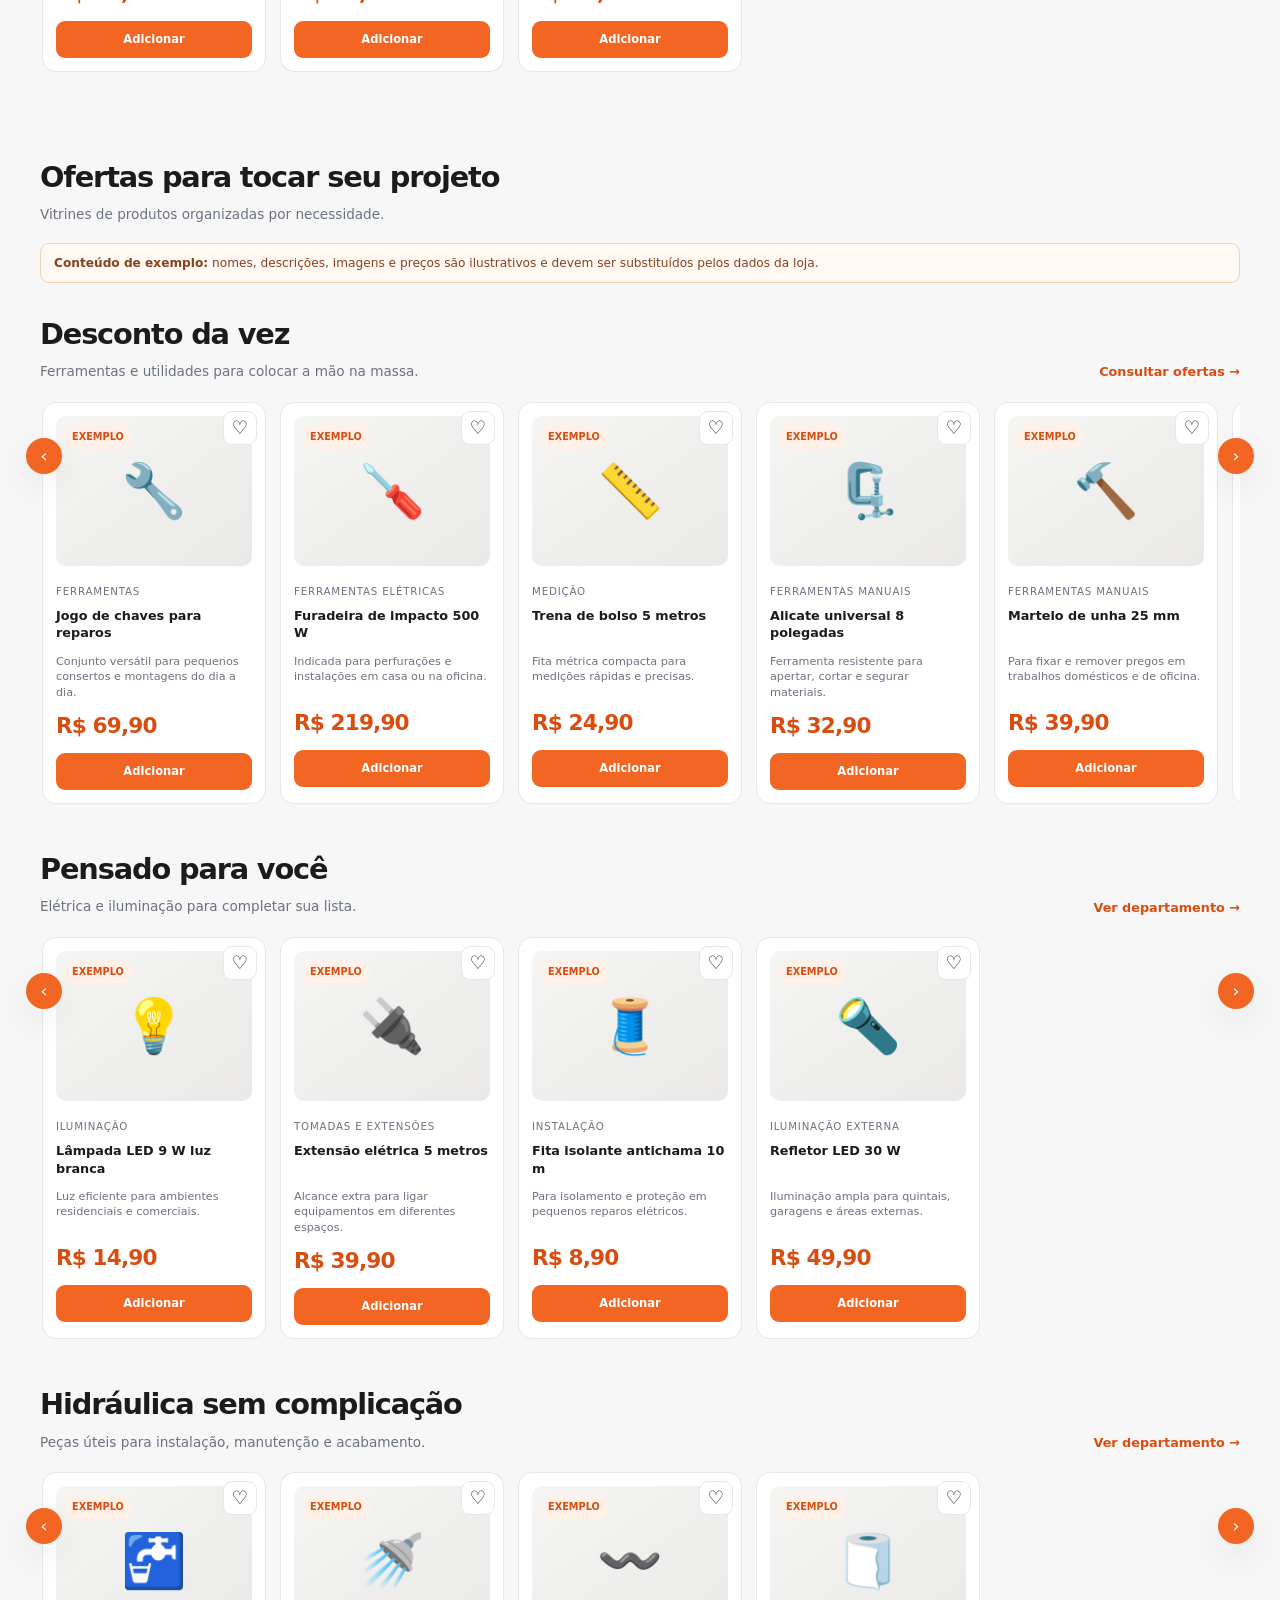
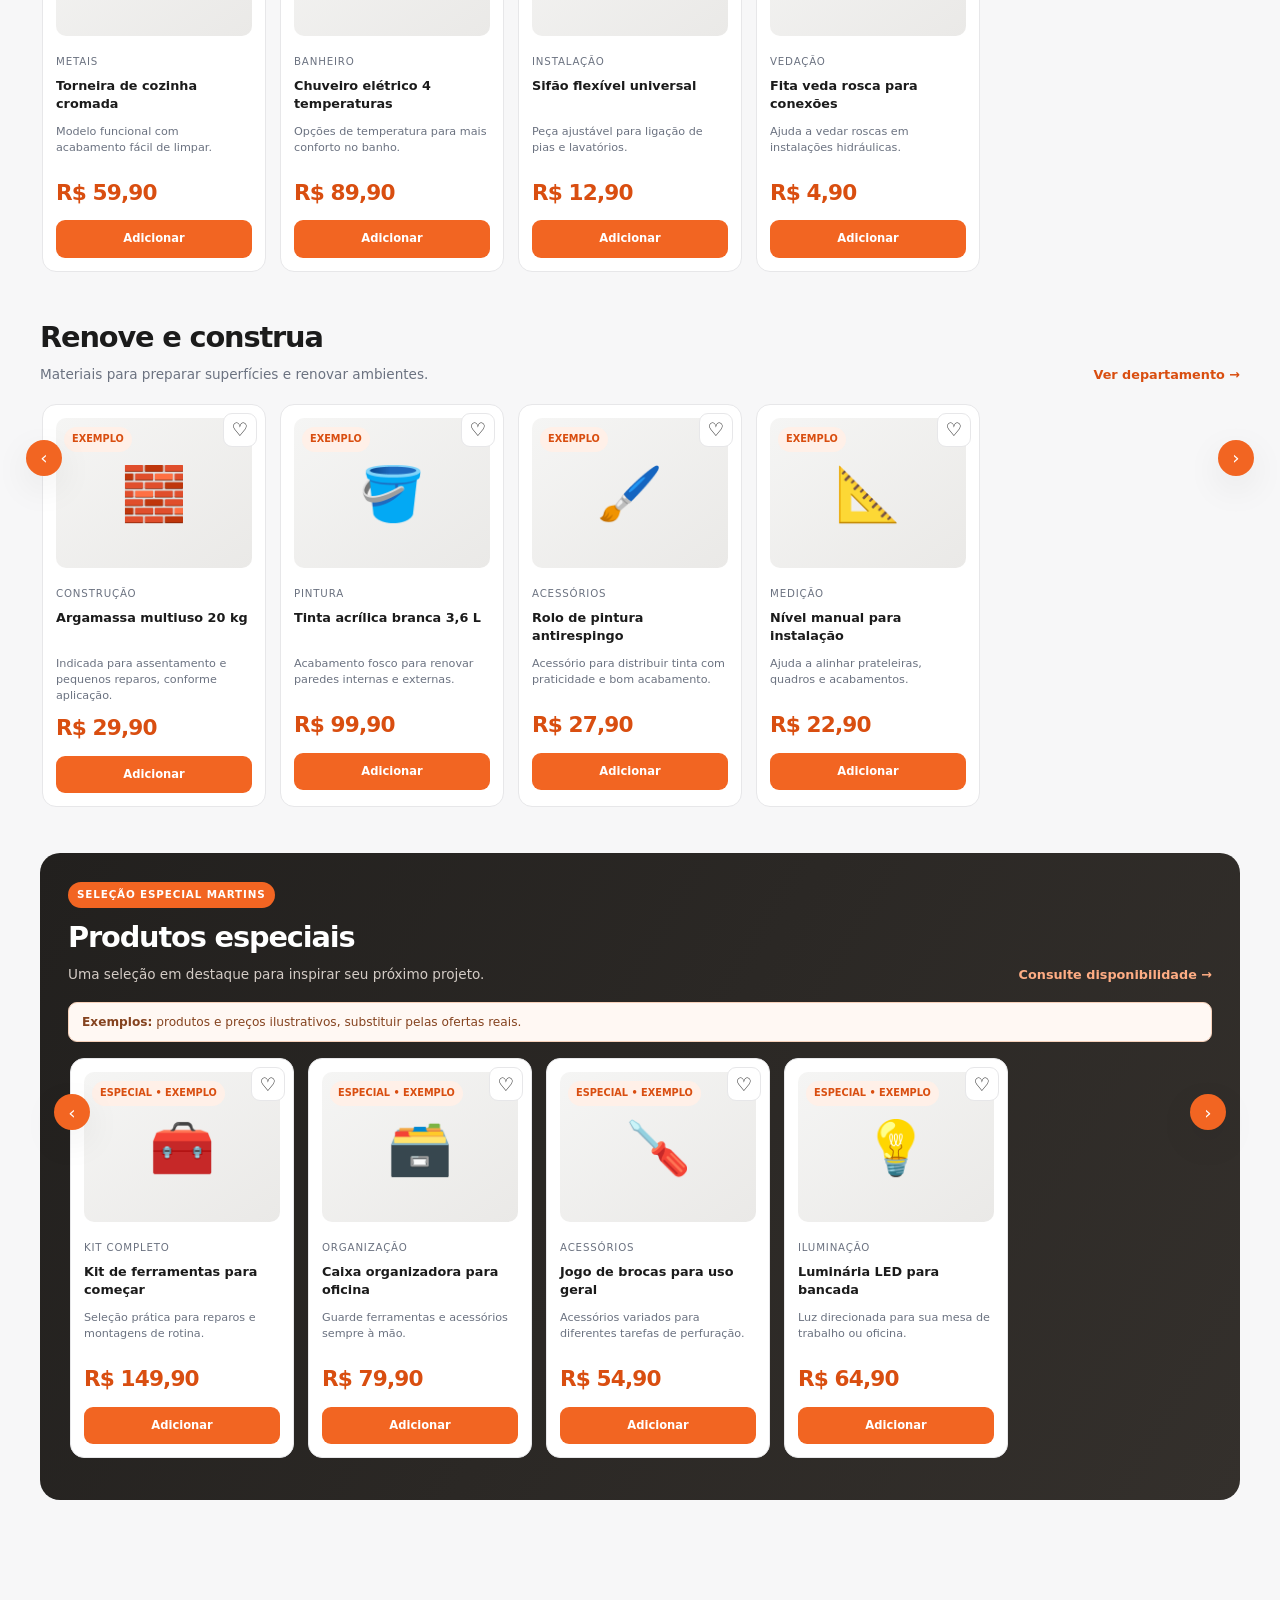
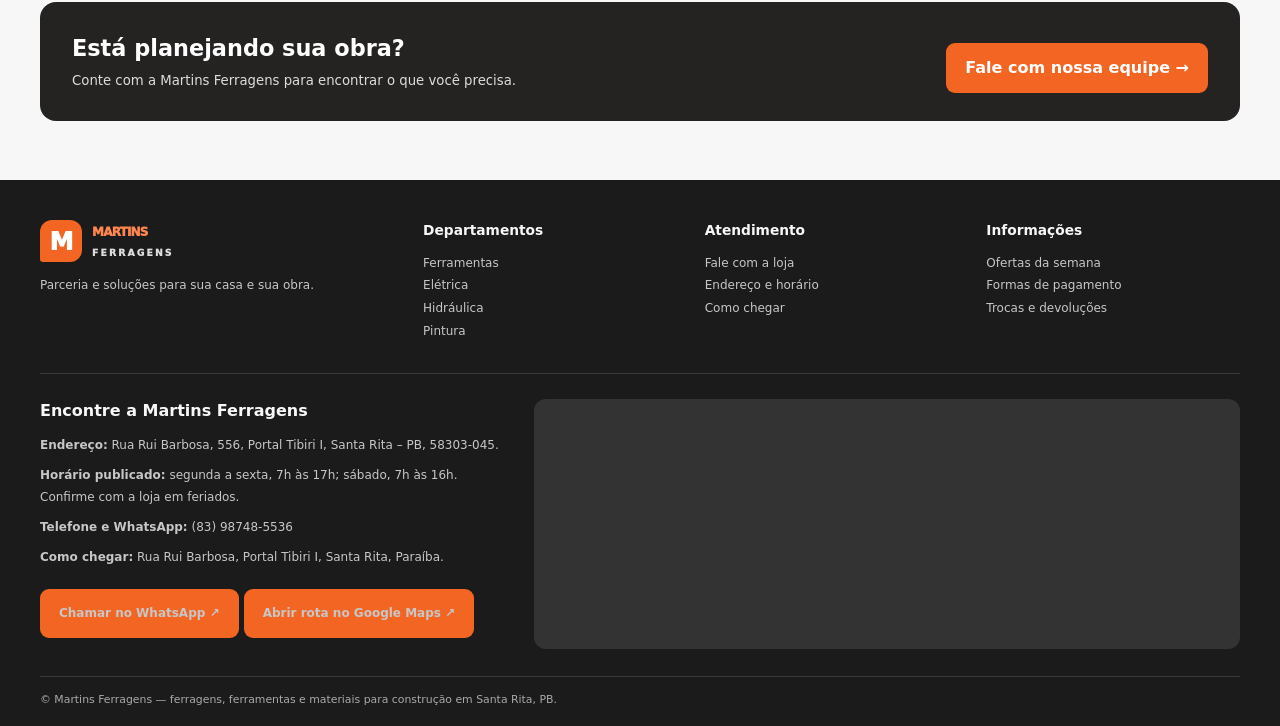
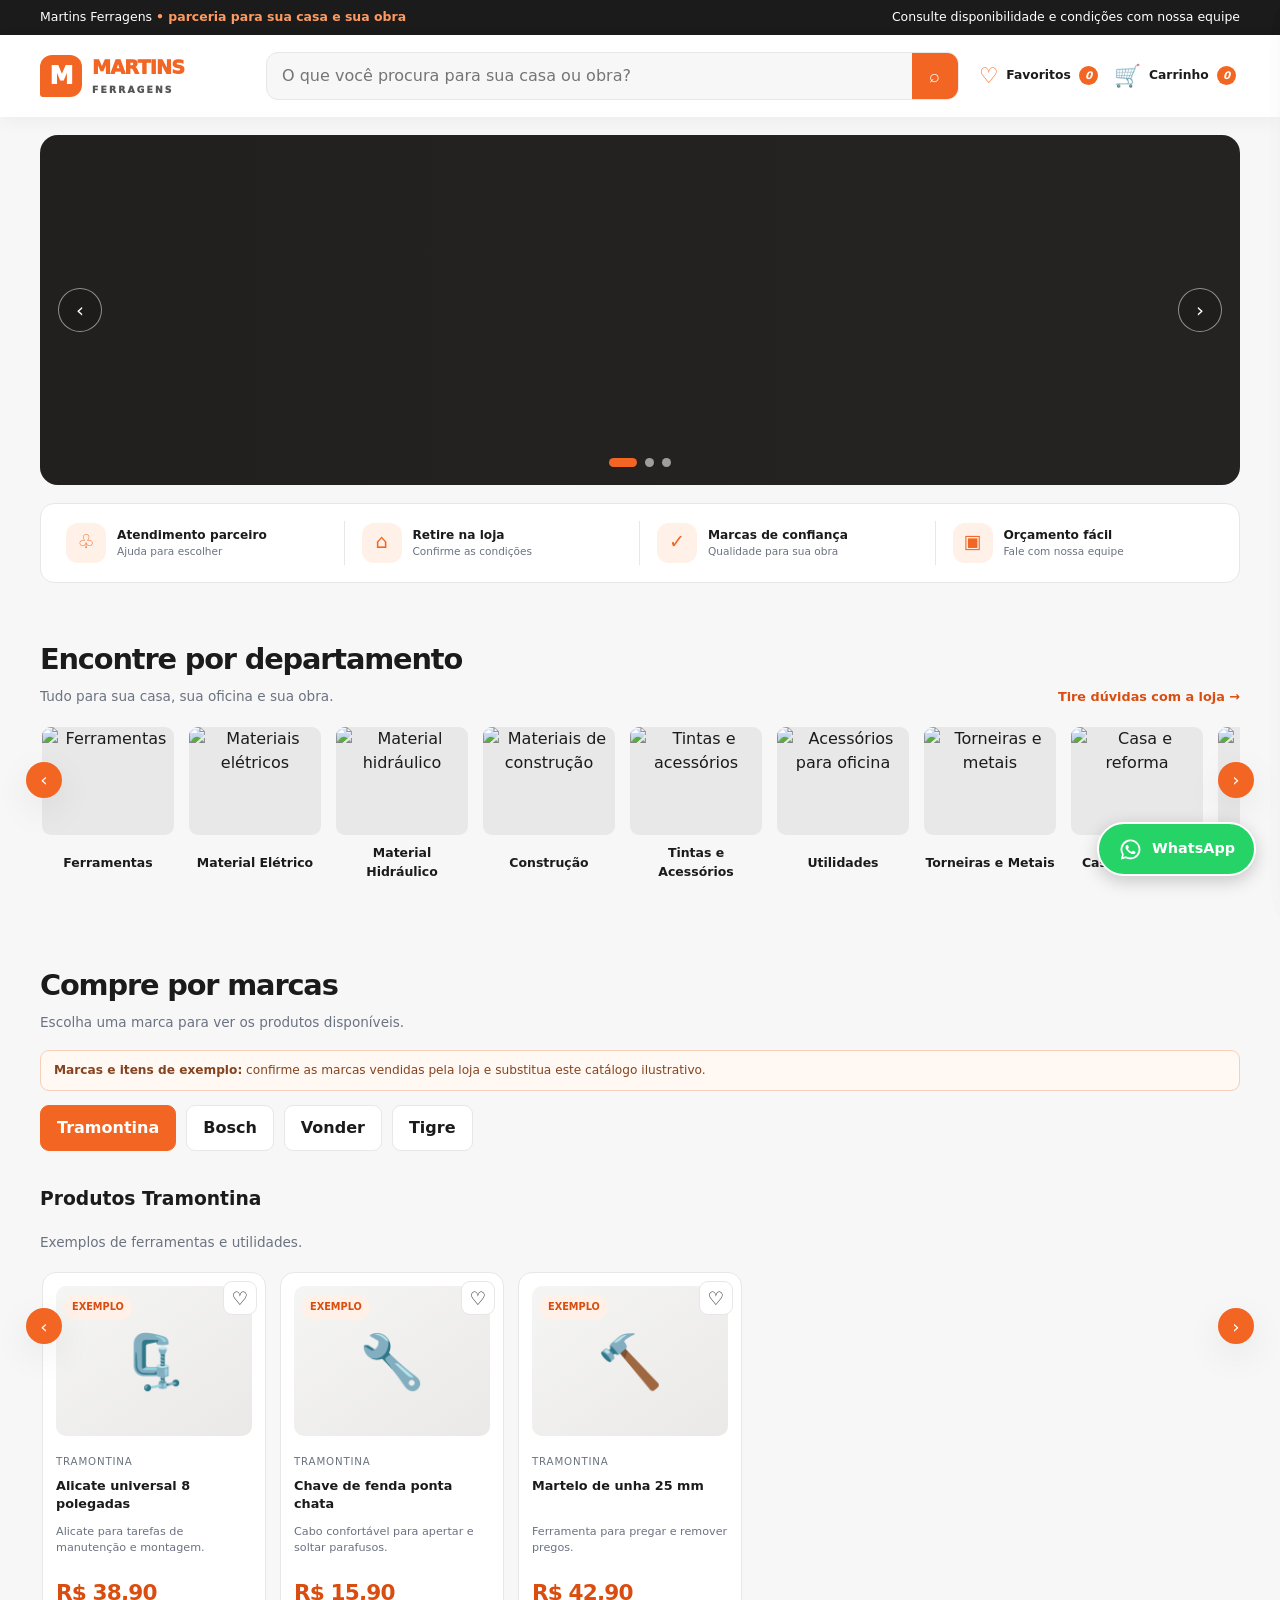
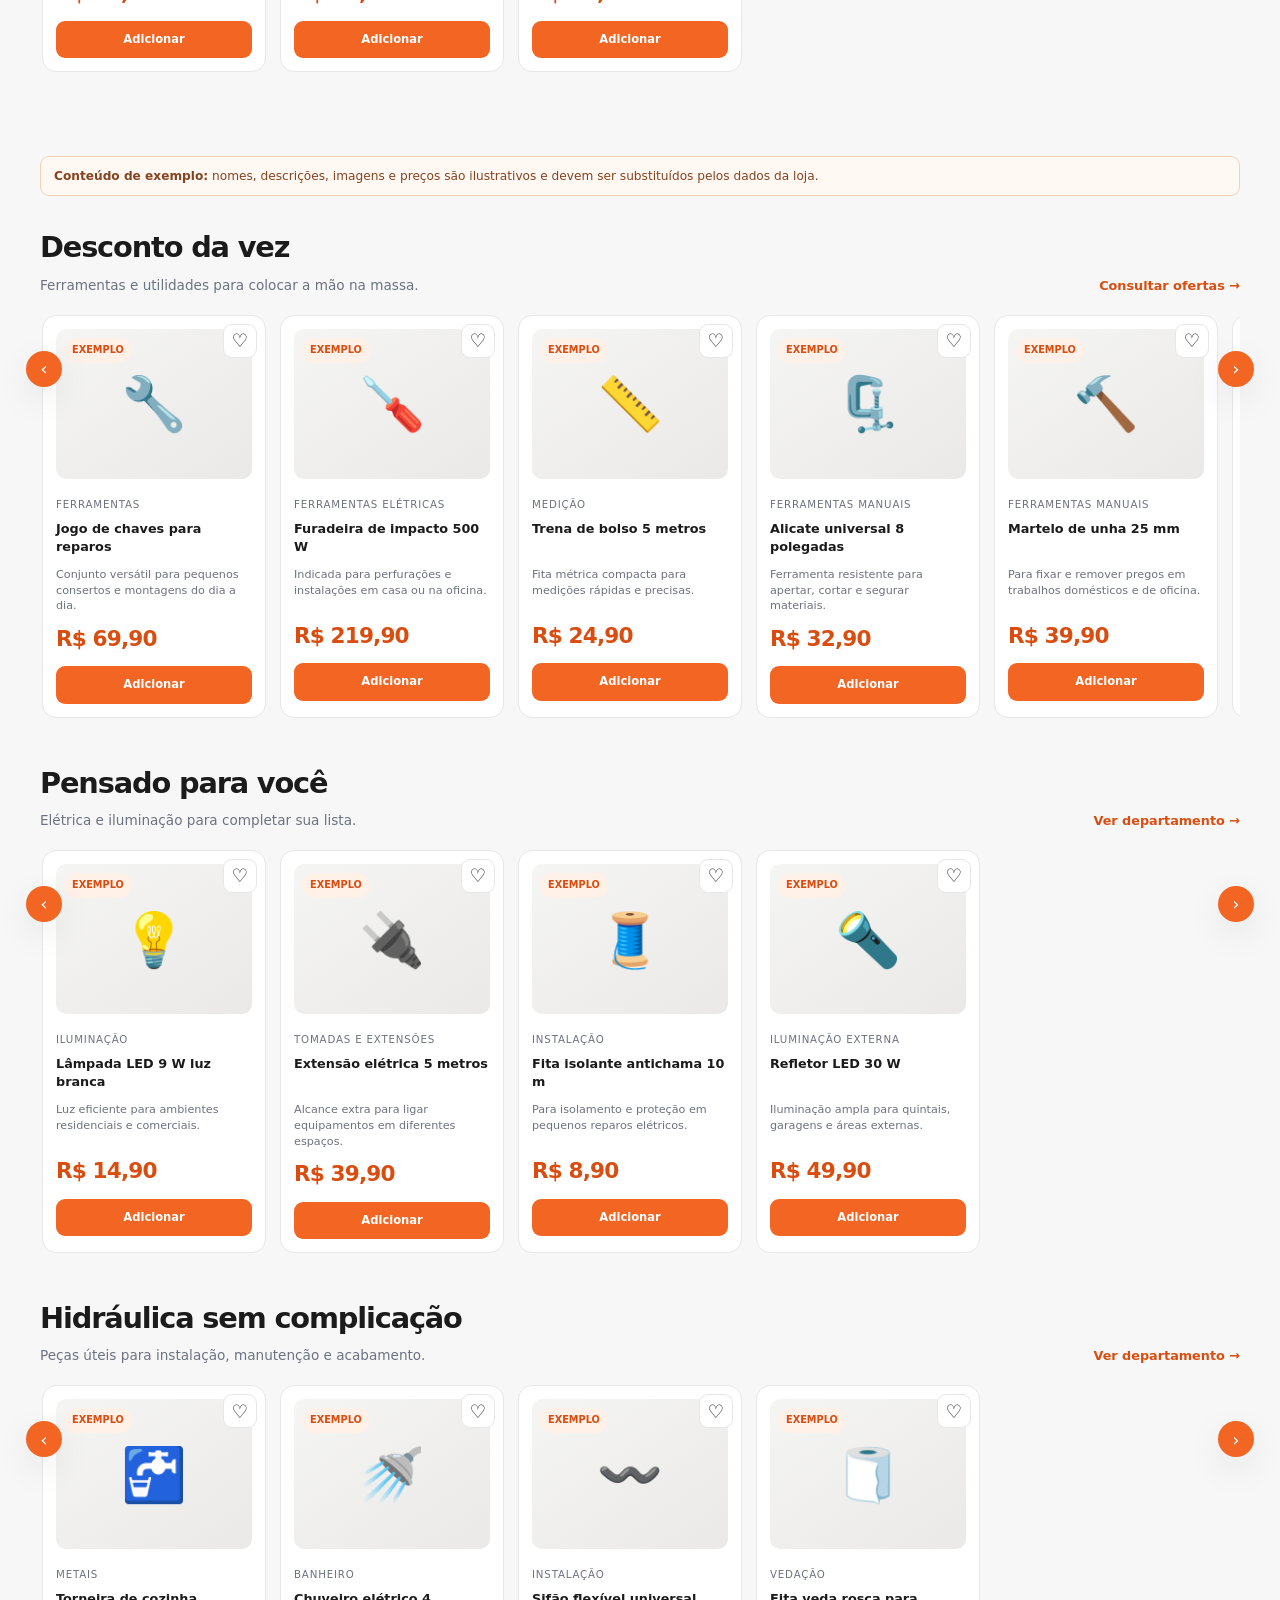
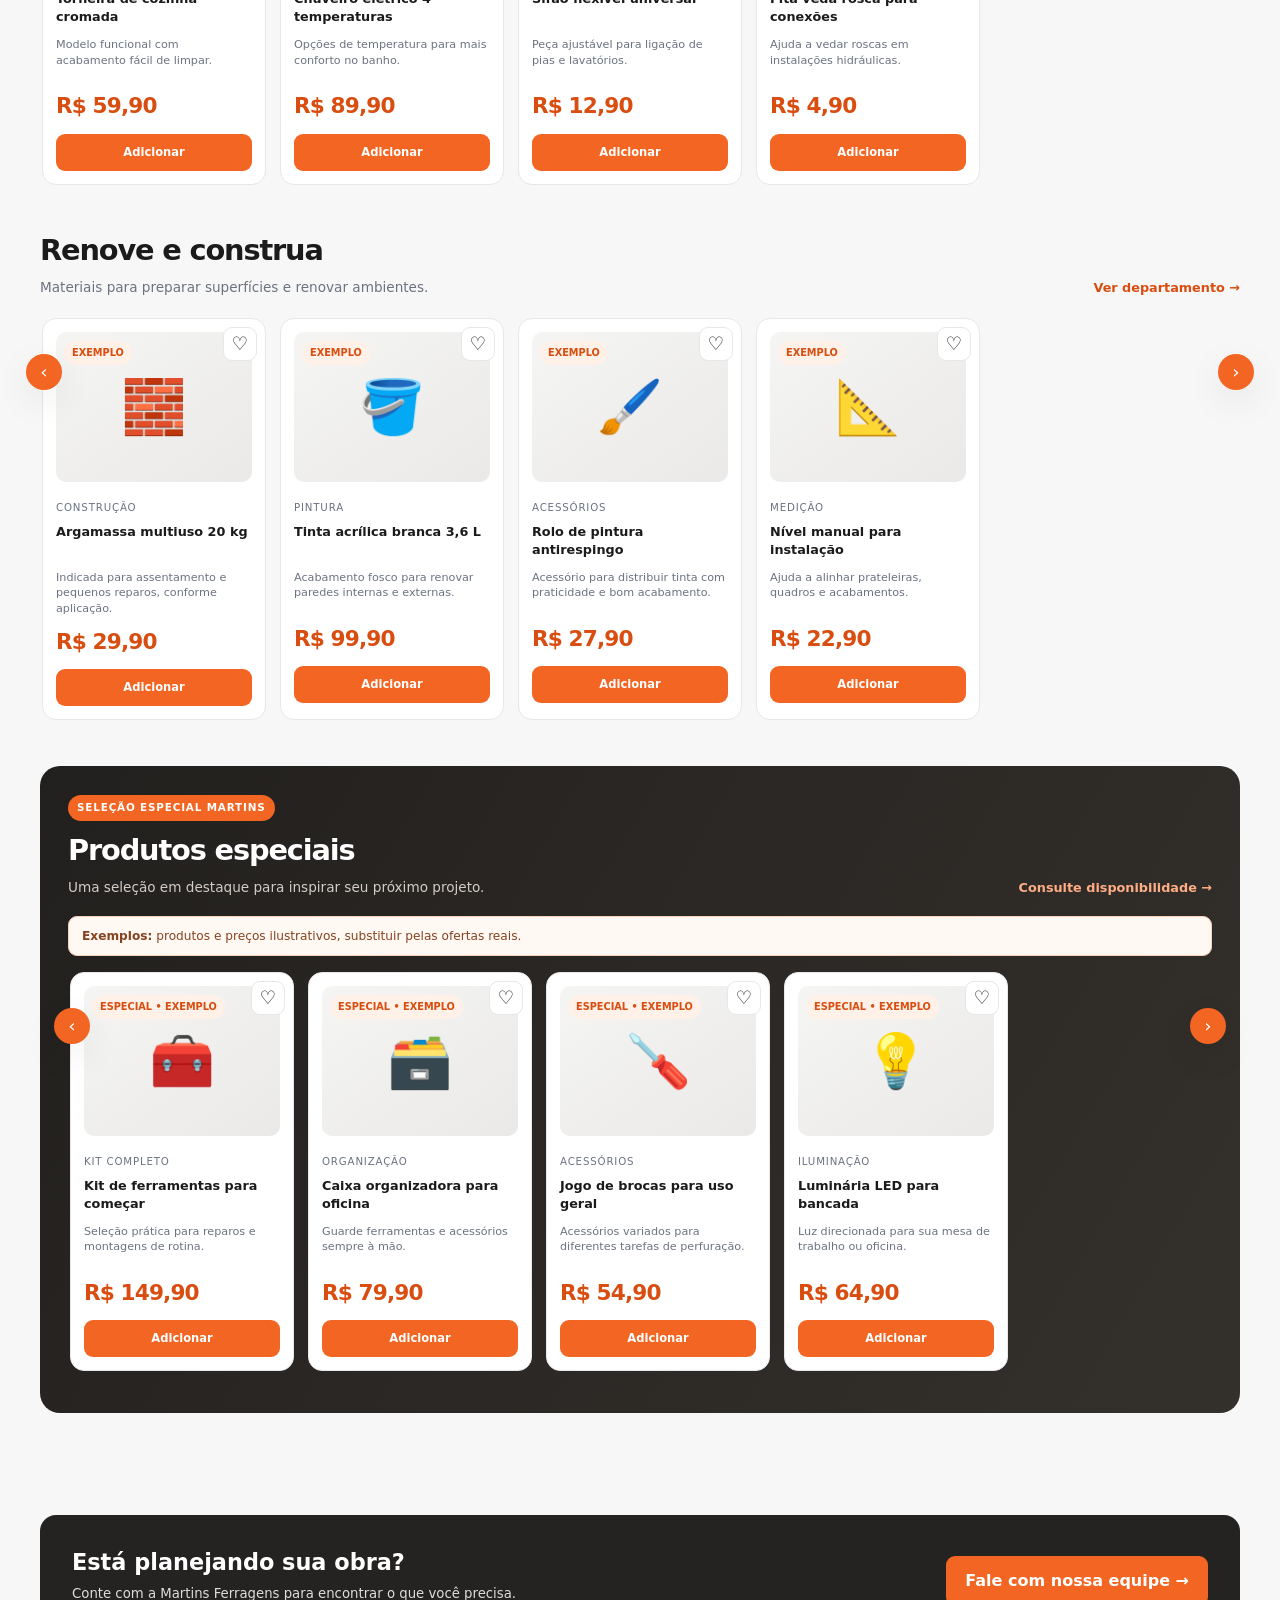
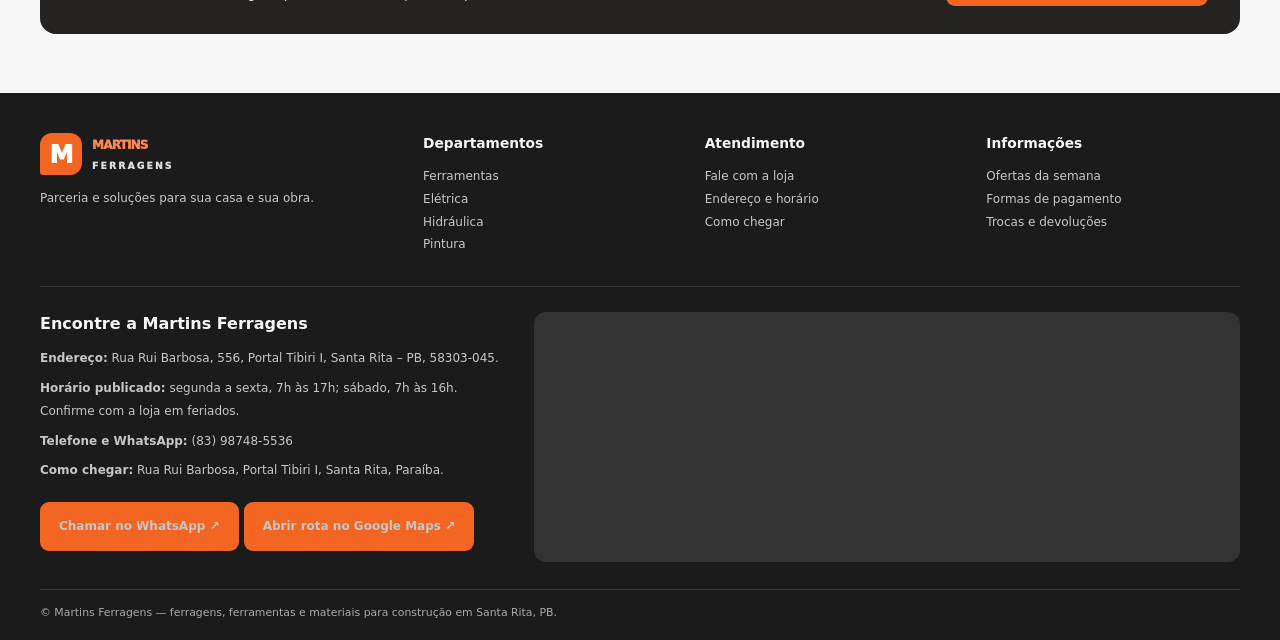
